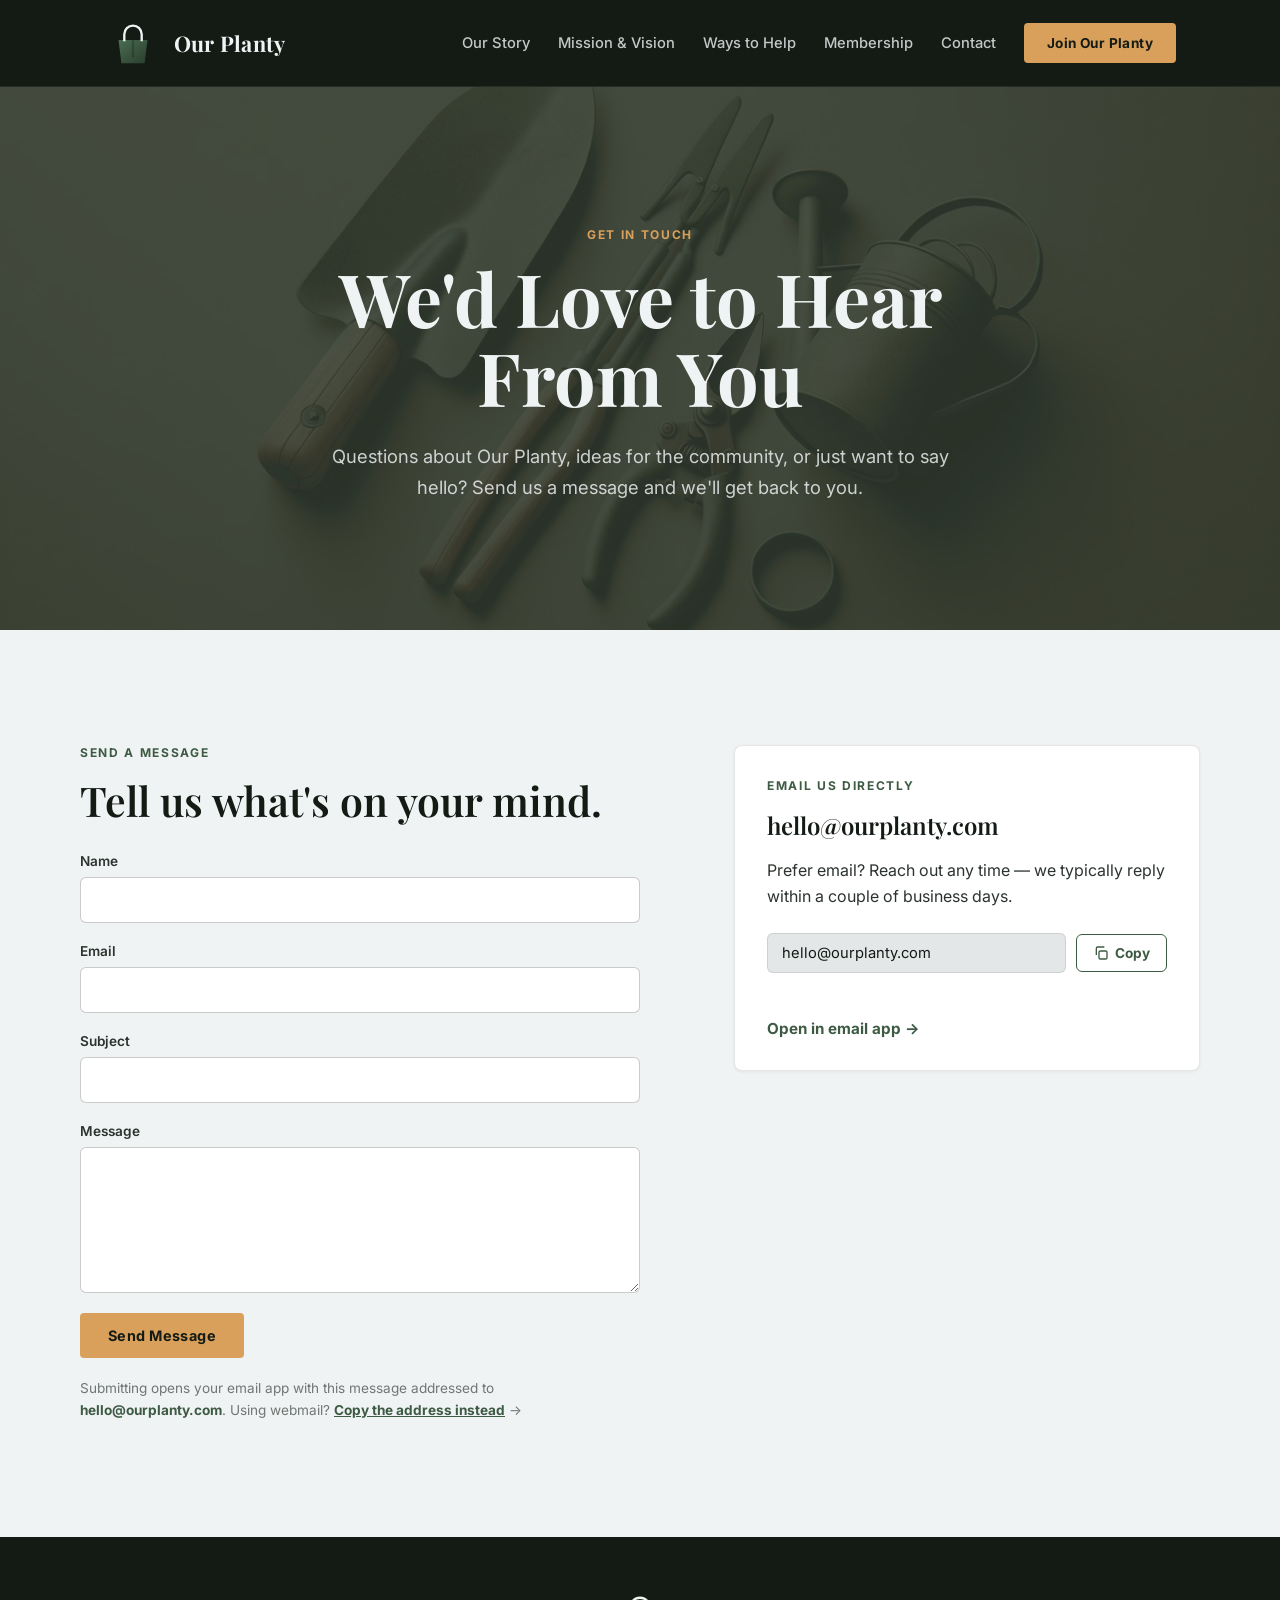
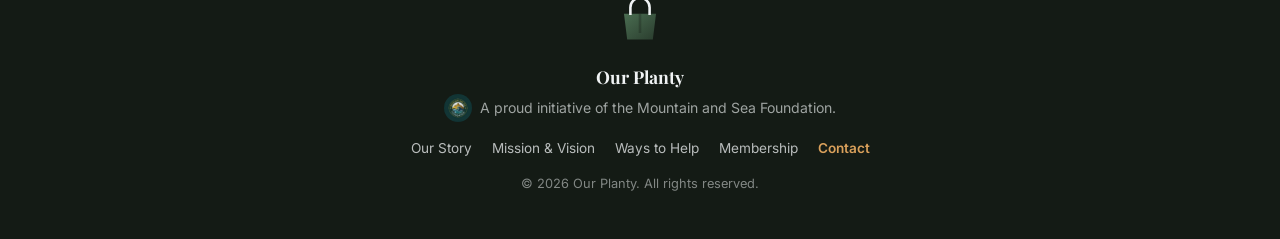
==== contact.html @ f14eb647 "Add files via upload" ====
<!DOCTYPE html>
<html lang="en">
<head>
<meta charset="UTF-8">
<meta name="viewport" content="width=device-width, initial-scale=1.0">
<title>Contact Us — Our Planty</title>
<meta name="description" content="Get in touch with Our Planty. Email hello@ourplanty.com or send us a message directly.">
<link rel="icon" type="image/svg+xml" href="assets/favicon.svg">
<link rel="icon" type="image/png" href="assets/favicon.png">
<link rel="preconnect" href="https://fonts.googleapis.com">
<link rel="preconnect" href="https://fonts.gstatic.com" crossorigin>
<link href="https://fonts.googleapis.com/css2?family=Playfair+Display:ital,wght@0,500;0,600;0,700;0,800;1,500;1,600&family=Inter:wght@400;500;600;700;800&display=swap" rel="stylesheet">
<link rel="stylesheet" href="style.css">
</head>
<body>

<a class="skip-link" href="#contact-main">Skip to content</a>

<header class="nav">
  <div class="nav-inner">
    <a href="https://ourplanty.com" class="nav-brand">
      <svg class="nav-logo" viewBox="0 0 100 100" fill="none" xmlns="http://www.w3.org/2000/svg" role="img" aria-label="Our Planty">
        <defs>
          <linearGradient id="leafGrad-nav" x1="0%" y1="0%" x2="100%" y2="100%">
            <stop offset="0%" stop-color="#4a6d51" />
            <stop offset="100%" stop-color="#2a3d2e" />
          </linearGradient>
        </defs>
        <path d="M25 45L30 85H70L75 45H25Z" fill="url(#leafGrad-nav)" />
        <path d="M35 45V35C35 26.7157 41.7157 20 50 20C58.2843 20 65 26.7157 65 35V45" stroke="#F0F3F4" stroke-width="4" stroke-linecap="square"/>
        <rect x="48" y="45" width="4" height="30" fill="#141B15" opacity="0.3"/>
      </svg>
      <span class="nav-wordmark">Our Planty</span>
    </a>
    <nav class="nav-links" aria-label="Primary">
      <a href="index.html#story">Our Story</a>
      <a href="index.html#mission">Mission &amp; Vision</a>
      <a href="index.html#help">Ways to Help</a>
      <a href="membership.html">Membership</a>
      <a href="contact.html" aria-current="page">Contact</a>
    </nav>
    <a href="https://icosahedron-marlin-eale.squarespace.com/our-planty" class="btn btn-brass nav-cta">Join Our Planty</a>
    <button class="nav-toggle" aria-label="Open menu" aria-expanded="false" aria-controls="mobile-menu">
      <span></span><span></span><span></span>
    </button>
  </div>
  <nav id="mobile-menu" class="mobile-menu" aria-label="Mobile">
    <a href="index.html#story">Our Story</a>
    <a href="index.html#mission">Mission &amp; Vision</a>
    <a href="index.html#help">Ways to Help</a>
    <a href="membership.html">Membership</a>
    <a href="contact.html" aria-current="page">Contact</a>
    <a href="https://icosahedron-marlin-eale.squarespace.com/our-planty" class="btn btn-brass">Join Our Planty</a>
  </nav>
</header>

<main>

  <section class="hero contact-hero">
    <img src="assets/GardenTools.png" alt="" aria-hidden="true" class="hero-bg-img" loading="eager">
    <div class="hero-inner">
      <p class="eyebrow eyebrow-light">Get in Touch</p>
      <h1 class="hero-headline contact-headline">We'd Love to Hear From You</h1>
      <p class="hero-sub">Questions about Our Planty, ideas for the community, or just want to say hello? Send us a message and we'll get back to you.</p>
    </div>
  </section>

  <section class="section section-light" id="contact-main">
    <div class="contact-grid">

      <div class="contact-form-wrap">
        <p class="eyebrow">Send a Message</p>
        <h2 class="section-heading">Tell us what's on your mind.</h2>
        <form class="contact-form" id="contact-form" novalidate>
          <div class="form-row">
            <label for="cf-name">Name</label>
            <input type="text" id="cf-name" name="name" autocomplete="name" required>
          </div>
          <div class="form-row">
            <label for="cf-email">Email</label>
            <input type="email" id="cf-email" name="email" autocomplete="email" required>
          </div>
          <div class="form-row">
            <label for="cf-subject">Subject</label>
            <input type="text" id="cf-subject" name="subject" autocomplete="off">
          </div>
          <div class="form-row">
            <label for="cf-message">Message</label>
            <textarea id="cf-message" name="message" rows="6" required></textarea>
          </div>
          <button type="submit" class="btn btn-brass">Send Message</button>
          <p class="form-note" id="form-note">Submitting opens your email app with this message addressed to <strong>hello@ourplanty.com</strong>. Using webmail? <a href="#email-info">Copy the address instead</a> &rarr;</p>
          <p class="form-status" id="form-status" role="status" aria-live="polite"></p>
        </form>
      </div>

      <aside class="contact-info-card" id="email-info">
        <p class="eyebrow">Email Us Directly</p>
        <h3>hello@ourplanty.com</h3>
        <p class="contact-info-text">Prefer email? Reach out any time — we typically reply within a couple of business days.</p>
        <div class="email-copy-row">
          <code class="email-display" id="email-display">hello@ourplanty.com</code>
          <button type="button" class="copy-btn" id="copy-email-btn" aria-label="Copy email address to clipboard">
            <svg class="copy-icon" viewBox="0 0 24 24" fill="none" xmlns="http://www.w3.org/2000/svg" aria-hidden="true">
              <rect x="9" y="9" width="12" height="12" rx="2" stroke="currentColor" stroke-width="2"/>
              <path d="M5 15V5a2 2 0 0 1 2-2h10" stroke="currentColor" stroke-width="2"/>
            </svg>
            <span class="copy-btn-label">Copy</span>
          </button>
        </div>
        <p class="copy-feedback" id="copy-feedback" role="status" aria-live="polite"></p>
        <a href="mailto:hello@ourplanty.com" class="support-link mailto-fallback">Open in email app &rarr;</a>
      </aside>

    </div>
  </section>

</main>

<footer class="footer">
  <a href="https://ourplanty.com" aria-label="Our Planty" class="footer-logo-link">
    <svg class="footer-logo" viewBox="0 0 100 100" fill="none" xmlns="http://www.w3.org/2000/svg" role="img" aria-label="Our Planty">
      <defs>
        <linearGradient id="leafGrad-footer" x1="0%" y1="0%" x2="100%" y2="100%">
          <stop offset="0%" stop-color="#4a6d51" />
          <stop offset="100%" stop-color="#2a3d2e" />
        </linearGradient>
      </defs>
      <path d="M25 45L30 85H70L75 45H25Z" fill="url(#leafGrad-footer)" />
      <path d="M35 45V35C35 26.7157 41.7157 20 50 20C58.2843 20 65 26.7157 65 35V45" stroke="#F0F3F4" stroke-width="4" stroke-linecap="square"/>
      <rect x="48" y="45" width="4" height="30" fill="#141B15" opacity="0.3"/>
    </svg>
  </a>
  <p class="footer-wordmark">Our Planty</p>
  <a href="https://mountainandseafoundation.org" class="footer-credit" target="_blank" rel="noopener">
    <img src="assets/mountain-and-sea-logo.png" alt="Mountain and Sea Foundation" class="footer-credit-logo">
    <span class="footer-sub">A proud initiative of the Mountain and Sea Foundation.</span>
  </a>
  <nav class="footer-links" aria-label="Footer">
    <a href="index.html#story">Our Story</a>
    <a href="index.html#mission">Mission &amp; Vision</a>
    <a href="index.html#help">Ways to Help</a>
    <a href="membership.html">Membership</a>
    <a href="contact.html" aria-current="page">Contact</a>
  </nav>
  <p class="footer-copy">&copy; <span id="year"></span> Our Planty. All rights reserved.</p>
</footer>

<script src="script.js"></script>
</body>
</html>
---- style.css ----
/* ============================================================
   Our Planty — design tokens
   Sampled + confirmed from the brand's own logo file & guide:
   --deep-forest  #141B15  near-black, footer / closing section
   --tool-steel   #2C332E  dark neutral, nav / alt-dark sections
   --growth-green #3D5A43  primary green accent
   --brass-orange #D9A05B  warm accent, CTAs (pair with dark text — fails 4.5:1 with white)
   --cloud-white  #F0F3F4  light backgrounds / off-white text on dark
   ============================================================ */

:root{
  --deep-forest:#141B15;
  --tool-steel:#2C332E;
  --growth-green:#3D5A43;
  --growth-green-light:#527a5a;
  --brass-orange:#D9A05B;
  --brass-orange-dark:#c98f45;
  --cloud-white:#F0F3F4;
  --off-white-tint:#E4E7E8;
  /* sampled from the garden-tools photo's background tone */
  --picture-bg:#333B30;

  --font-display:'Playfair Display', Georgia, serif;
  --font-body:'Inter', -apple-system, BlinkMacSystemFont, sans-serif;

  --max-width:1120px;
  --section-pad:clamp(64px, 9vw, 120px);
}

*, *::before, *::after{ box-sizing:border-box; }

html{ scroll-behavior:smooth; }

body{
  margin:0;
  font-family:var(--font-body);
  color:var(--tool-steel);
  background:var(--cloud-white);
  -webkit-font-smoothing:antialiased;
}

img{ max-width:100%; display:block; }

a{ color:inherit; }

.skip-link{
  position:absolute; left:-999px; top:0;
  background:var(--brass-orange); color:var(--deep-forest);
  padding:12px 20px; z-index:200; font-weight:700;
}
.skip-link:focus{ left:12px; top:12px; }

:focus-visible{
  outline:3px solid var(--brass-orange);
  outline-offset:3px;
}

/* ---------- shared type ---------- */

.eyebrow{
  font-family:var(--font-body);
  font-size:0.75rem;
  font-weight:700;
  letter-spacing:0.14em;
  text-transform:uppercase;
  color:var(--growth-green);
  margin:0 0 16px;
}
.eyebrow-light{ color:var(--brass-orange); }

.hero-credit{
  display:inline-flex;
  align-items:center;
  gap:10px;
  text-decoration:none;
  margin-bottom:16px;
  opacity:0.92;
  transition:opacity 0.15s ease;
}
.hero-credit:hover{ opacity:1; }
.hero-credit .eyebrow{ margin-bottom:0; }
.hero-credit-logo{
  width:30px;
  height:30px;
  border-radius:50%;
  flex-shrink:0;
}

.section-heading{
  font-family:var(--font-display);
  font-weight:600;
  font-size:clamp(1.8rem, 3.2vw, 2.6rem);
  line-height:1.2;
  margin:0 0 28px;
  max-width:22ch;
  color:var(--deep-forest);
}

.body-text{
  font-size:1.05rem;
  line-height:1.75;
  max-width:68ch;
  color:var(--tool-steel);
}

/* ---------- buttons ---------- */

.btn{
  display:inline-flex;
  align-items:center;
  justify-content:center;
  padding:14px 28px;
  border-radius:4px;
  font-family:var(--font-body);
  font-weight:700;
  font-size:0.9rem;
  letter-spacing:0.03em;
  text-decoration:none;
  border:1px solid transparent;
  cursor:pointer;
  transition:transform 0.18s ease, filter 0.18s ease, background 0.18s ease;
}
.btn:hover{ transform:translateY(-2px); }

.btn-brass{
  background:var(--brass-orange);
  color:var(--deep-forest);
}
.btn-brass:hover{ background:var(--brass-orange-dark); }

.btn-ghost{
  background:transparent;
  border-color:currentColor;
  color:inherit;
}
.btn-ghost:hover{ background:rgba(240,243,244,0.08); }

/* ---------- nav ---------- */

.nav{
  position:sticky;
  top:0;
  z-index:100;
  background:var(--deep-forest);
  border-bottom:1px solid rgba(240,243,244,0.08);
}

.nav-inner{
  max-width:var(--max-width);
  margin:0 auto;
  padding:14px 24px;
  display:flex;
  align-items:center;
  gap:28px;
}

.nav-brand{
  display:flex;
  align-items:center;
  gap:12px;
  text-decoration:none;
  margin-right:auto;
}

.nav-logo{
  width:58px;
  height:58px;
  flex-shrink:0;
}

.nav-wordmark{
  font-family:var(--font-display);
  font-weight:700;
  font-size:1.35rem;
  color:var(--cloud-white);
  letter-spacing:0.01em;
}

.nav-links{
  display:flex;
  gap:28px;
}

.nav-links a{
  color:var(--cloud-white);
  opacity:0.8;
  text-decoration:none;
  font-size:0.92rem;
  font-weight:500;
  transition:opacity 0.15s ease;
}
.nav-links a:hover{ opacity:1; }

.nav-cta{ padding:11px 22px; font-size:0.85rem; }

.nav-toggle{
  display:none;
  flex-direction:column;
  justify-content:center;
  gap:5px;
  width:38px;
  height:38px;
  background:none;
  border:none;
  cursor:pointer;
}
.nav-toggle span{
  display:block;
  width:100%;
  height:2px;
  background:var(--cloud-white);
}

.mobile-menu{
  display:none;
  flex-direction:column;
  gap:2px;
  background:var(--deep-forest);
  padding:0 24px 20px;
}
.mobile-menu a{
  color:var(--cloud-white);
  text-decoration:none;
  padding:12px 0;
  border-top:1px solid rgba(240,243,244,0.08);
}
.mobile-menu .btn{ margin-top:14px; width:100%; }
.mobile-menu.open{ display:flex; }

@media (max-width:820px){
  .nav-links{ display:none; }
  .nav-cta{ display:none; }
  .nav-toggle{ display:flex; }
}

/* ---------- hero ---------- */

.hero{
  position:relative;
  background-color:var(--picture-bg);
  color:var(--cloud-white);
  overflow:hidden;
  padding:clamp(72px, 12vw, 140px) 24px clamp(64px, 9vw, 110px);
}

.hero-bg-img{
  position:absolute;
  inset:0;
  width:100%;
  height:100%;
  object-fit:cover;
  object-position:center;
  opacity:0.16;
  pointer-events:none;
  user-select:none;
}

.hero-inner{
  position:relative;
  z-index:1;
  max-width:760px;
  margin:0 auto;
  text-align:center;
}

.hero-headline{
  font-family:var(--font-display);
  font-weight:700;
  font-size:clamp(2.6rem, 6vw, 4.6rem);
  line-height:1.08;
  margin:0 0 24px;
  max-width:19ch;
  margin-left:auto;
  margin-right:auto;
}

.hero-sub{
  font-size:1.15rem;
  line-height:1.7;
  max-width:52ch;
  color:rgba(240,243,244,0.82);
  margin:0 auto 36px;
}

.hero-actions{
  display:flex;
  flex-wrap:wrap;
  justify-content:center;
  gap:16px;
}

/* ---------- sections ---------- */

.section{
  padding:var(--section-pad) 24px;
}
.section > *{
  max-width:var(--max-width);
  margin-left:auto;
  margin-right:auto;
}

.section-light{ background:var(--cloud-white); color:var(--tool-steel); }
.section-tint{ background:var(--off-white-tint); color:var(--tool-steel); }

/* mission & vision */

.mv-flow{
  display:flex;
  flex-direction:column;
  gap:44px;
  max-width:var(--max-width);
  margin:0 auto;
}

.mv-block h3{
  font-family:var(--font-display);
  font-weight:600;
  font-size:1.4rem;
  color:var(--deep-forest);
  margin:0 0 16px;
}
.mv-block .body-text{ max-width:none; }

.bullet-list{
  margin:0;
  padding:0;
  list-style:none;
  display:flex;
  flex-direction:column;
  gap:12px;
}
.bullet-list li{
  position:relative;
  padding-left:26px;
  line-height:1.6;
  color:var(--tool-steel);
}
.bullet-list li::before{
  content:"";
  position:absolute;
  left:0;
  top:0.55em;
  width:9px;
  height:9px;
  background:var(--growth-green);
  border-radius:2px;
}

/* core values */

.values-flow{
  display:flex;
  flex-direction:column;
  max-width:var(--max-width);
  margin:0 auto;
  border-top:1px solid rgba(44,51,46,0.14);
}
.value-block{
  padding:28px 0;
  border-bottom:1px solid rgba(44,51,46,0.14);
  display:grid;
  grid-template-columns:minmax(160px, 260px) 1fr;
  gap:24px;
  align-items:baseline;
}
.value-block h3{
  font-family:var(--font-display);
  font-weight:600;
  font-size:1.3rem;
  margin:0;
  color:var(--deep-forest);
}
.value-block p{
  margin:0;
  color:var(--tool-steel);
  line-height:1.65;
  max-width:52ch;
}

@media (max-width:640px){
  .value-block{ grid-template-columns:1fr; gap:8px; }
}

/* ways to help */

.help-grid{
  display:grid;
  grid-template-columns:1fr 1fr;
  gap:24px;
  max-width:var(--max-width);
  margin:0 auto;
}

.help-card{
  background:#FFFFFF;
  border:1px solid rgba(44,51,46,0.12);
  border-radius:8px;
  padding:32px;
  box-shadow:0 1px 3px rgba(20,27,21,0.06);
  display:flex;
  flex-direction:column;
}
.help-card-head{
  display:flex;
  align-items:center;
  gap:16px;
  margin-bottom:16px;
  min-height:40px;
}
.help-card-head > a{ flex-shrink:0; }
.planty-mark{ width:32px; height:40px; flex-shrink:0; transform:translate(-2px, -1px); }
.icon-chip{
  display:inline-flex;
  text-decoration:none;
  transition:transform 0.15s ease;
}
.icon-chip:hover{ transform:translateY(-2px); }
.help-card-logo{
  width:40px;
  height:40px;
  max-width:none;
  border-radius:50%;
  flex-shrink:0;
  object-fit:cover;
  transition:transform 0.15s ease;
}
.help-card-head a:hover .help-card-logo{ transform:translateY(-2px); }
.help-card-head h3{
  font-family:var(--font-display);
  font-weight:600;
  font-size:1.35rem;
  margin:0;
  color:var(--deep-forest);
}
.help-card p{
  color:var(--tool-steel);
  line-height:1.65;
  margin:0 0 18px;
  flex-grow:1;
}
.support-link{
  color:var(--growth-green);
  font-weight:700;
  text-decoration:none;
  font-size:0.95rem;
}
.support-link:hover{ text-decoration:underline; }
.support-link-secondary{
  display:block;
  margin-top:8px;
  color:var(--tool-steel);
  font-weight:600;
}

@media (max-width:760px){
  .help-grid{ grid-template-columns:1fr; }
}

/* closing */

.closing{
  background:var(--cloud-white);
  color:var(--tool-steel);
  text-align:center;
  padding:var(--section-pad) 24px;
}
.closing-tagline{
  font-size:0.8rem;
  font-weight:700;
  letter-spacing:0.22em;
  text-transform:uppercase;
  color:var(--growth-green);
  margin:0 0 20px;
}
.closing-heading{
  font-family:var(--font-display);
  font-weight:600;
  font-size:clamp(1.8rem, 3.6vw, 2.8rem);
  line-height:1.3;
  max-width:900px;
  margin:0 auto 36px;
  color:var(--deep-forest);
}
.closing .hero-actions{ justify-content:center; }
.closing-sub{
  max-width:60ch;
  margin:0 auto 32px;
  color:var(--tool-steel);
  font-size:1.05rem;
  line-height:1.65;
}

/* ---------- footer ---------- */

.footer{
  background:var(--deep-forest);
  color:rgba(240,243,244,0.7);
  text-align:center;
  padding:48px 24px;
}
.footer-logo-link{
  display:inline-flex;
  margin:0 auto 16px;
  transition:transform 0.15s ease;
}
.footer-logo-link:hover{ transform:translateY(-2px); }
.footer-logo{
  width:64px;
  height:64px;
}
.footer-wordmark{
  font-family:var(--font-display);
  font-weight:700;
  font-size:1.1rem;
  color:var(--cloud-white);
  margin:0 0 6px;
}
.footer-sub{
  font-size:0.88rem;
  margin:0;
}

.footer-credit{
  display:inline-flex;
  align-items:center;
  gap:8px;
  text-decoration:none;
  color:inherit;
  margin-bottom:18px;
  opacity:0.9;
  transition:opacity 0.15s ease;
}
.footer-credit:hover{ opacity:1; }
.footer-credit-logo{
  width:28px;
  height:28px;
  border-radius:50%;
  flex-shrink:0;
}
.footer-copy{
  font-size:0.8rem;
  margin:0;
  color:rgba(240,243,244,0.5);
}

.footer-links{
  display:flex;
  flex-wrap:wrap;
  justify-content:center;
  gap:8px 20px;
  margin:0 0 20px;
}
.footer-links a{
  color:rgba(240,243,244,0.75);
  text-decoration:none;
  font-size:0.85rem;
  transition:color 0.15s ease;
}
.footer-links a:hover{ color:var(--cloud-white); }
.footer-links a[aria-current="page"]{ color:var(--brass-orange); font-weight:600; }

/* ---------- contact page ---------- */

.contact-hero{ padding-bottom:clamp(56px, 8vw, 90px); }
.contact-headline{ max-width:20ch; }

.contact-grid{
  display:grid;
  grid-template-columns:1.3fr 1fr;
  gap:48px;
  max-width:var(--max-width);
  margin:0 auto;
  align-items:start;
}

@media (max-width:820px){
  .contact-grid{ grid-template-columns:1fr; gap:40px; }
}

.contact-form{
  display:flex;
  flex-direction:column;
  gap:20px;
  margin-top:8px;
  max-width:560px;
}

.form-row{
  display:flex;
  flex-direction:column;
  gap:8px;
}

.form-row label{
  font-size:0.85rem;
  font-weight:600;
  color:var(--tool-steel);
}

.form-row input,
.form-row textarea{
  font-family:var(--font-body);
  font-size:1rem;
  padding:12px 14px;
  border:1px solid rgba(44,51,46,0.25);
  border-radius:6px;
  background:#FFFFFF;
  color:var(--tool-steel);
  resize:vertical;
}

.form-row input:focus,
.form-row textarea:focus{
  outline:none;
  border-color:var(--growth-green);
  box-shadow:0 0 0 3px rgba(61,90,67,0.15);
}

.contact-form .btn{
  align-self:flex-start;
  border:none;
  cursor:pointer;
  font-family:var(--font-body);
}

.form-note{
  font-size:0.85rem;
  line-height:1.6;
  color:rgba(44,51,46,0.65);
  margin:0;
}
.form-note strong{ color:var(--growth-green); }
.form-note a{ color:var(--growth-green); font-weight:700; text-decoration:underline; }

.form-status{
  font-size:0.9rem;
  line-height:1.6;
  color:var(--deep-forest);
  background:var(--off-white-tint);
  border-left:3px solid var(--growth-green);
  padding:12px 14px;
  border-radius:4px;
  margin:0;
}
.form-status:empty{ display:none; }
.form-status a{ color:var(--growth-green); font-weight:700; }

.contact-info-card{
  background:#FFFFFF;
  border:1px solid rgba(44,51,46,0.12);
  border-radius:8px;
  padding:32px;
  box-shadow:0 1px 3px rgba(20,27,21,0.06);
}
.contact-info-card.highlight{
  animation:card-highlight 1.6s ease;
}
@keyframes card-highlight{
  0%{ box-shadow:0 0 0 3px rgba(61,90,67,0.45); }
  100%{ box-shadow:0 1px 3px rgba(20,27,21,0.06); }
}
.contact-info-card h3{
  font-family:var(--font-display);
  font-weight:600;
  font-size:1.5rem;
  margin:0 0 16px;
  color:var(--deep-forest);
  word-break:break-word;
}
.contact-info-text{
  color:var(--tool-steel);
  line-height:1.65;
  margin:0 0 24px;
}

.email-copy-row{
  display:flex;
  align-items:center;
  gap:10px;
  flex-wrap:wrap;
  margin-bottom:12px;
}

.email-display{
  font-family:var(--font-body);
  font-size:0.92rem;
  background:var(--off-white-tint);
  border:1px solid rgba(44,51,46,0.12);
  border-radius:6px;
  padding:10px 14px;
  color:var(--deep-forest);
  user-select:all;
  flex:1 1 auto;
  min-width:0;
  overflow-wrap:break-word;
}

.copy-btn{
  display:inline-flex;
  align-items:center;
  gap:6px;
  padding:10px 16px;
  border-radius:6px;
  border:1px solid var(--growth-green);
  background:transparent;
  color:var(--growth-green);
  font-family:var(--font-body);
  font-weight:700;
  font-size:0.85rem;
  cursor:pointer;
  transition:background 0.15s ease, color 0.15s ease;
  flex-shrink:0;
}
.copy-btn:hover{ background:var(--growth-green); color:var(--cloud-white); }
.copy-btn.copied{ background:var(--growth-green); color:var(--cloud-white); border-color:var(--growth-green); }
.copy-icon{ width:16px; height:16px; flex-shrink:0; }

.copy-feedback{
  min-height:1.2em;
  font-size:0.85rem;
  color:var(--growth-green);
  font-weight:600;
  margin:0 0 16px;
}

.mailto-fallback{ display:inline-block; }

/* ---------- membership page ---------- */

.membership-hero{ padding-bottom:clamp(56px, 8vw, 90px); }

.fee-callout{
  max-width:560px;
  margin:32px auto 0;
  background:#FFFFFF;
  border-radius:12px;
  padding:18px 26px;
  display:flex;
  align-items:center;
  justify-content:center;
  gap:14px;
  flex-wrap:wrap;
  text-align:left;
}
.fee-callout .fee-amount{
  font-family:var(--font-display);
  font-weight:700;
  font-size:1.6rem;
  color:#976b34;
  flex-shrink:0;
}
.fee-callout p{
  margin:0;
  color:var(--tool-steel);
  font-size:0.95rem;
  max-width:34ch;
}

.tiers-sub{ margin-bottom:44px; }

.tier-grid{
  display:grid;
  grid-template-columns:1fr;
  gap:20px;
  max-width:var(--max-width);
  margin:0 auto;
}

@media (min-width:640px){
  .tier-grid{ grid-template-columns:repeat(2, 1fr); }
}
@media (min-width:980px){
  .tier-grid{ grid-template-columns:repeat(4, 1fr); }
}

.tier-card{
  background:#FFFFFF;
  border:1px solid rgba(44,51,46,0.12);
  border-left:4px solid var(--tier-accent, var(--growth-green));
  border-radius:8px;
  padding:26px 24px;
  display:flex;
  flex-direction:column;
  gap:12px;
  box-shadow:0 1px 3px rgba(20,27,21,0.06);
}

.tier-card.tier-1{ --tier-accent:#A9BFAD; --tier-accent-text:#657368; }
.tier-card.tier-2{ --tier-accent:var(--growth-green-light); --tier-accent-text:var(--growth-green-light); }
.tier-card.tier-3{ --tier-accent:var(--growth-green); --tier-accent-text:var(--growth-green); }
.tier-card.tier-4{ --tier-accent:var(--brass-orange); --tier-accent-text:#8d683b; }

.tier-rank{
  font-size:0.75rem;
  letter-spacing:0.14em;
  text-transform:uppercase;
  font-weight:700;
  color:var(--tier-accent-text, var(--brass-orange-dark));
}

.tier-name{
  font-family:var(--font-display);
  font-weight:600;
  font-size:1.3rem;
  color:var(--deep-forest);
  margin:0;
}

.tier-requirement{
  font-size:0.92rem;
  color:var(--tool-steel);
  margin:0;
}
.tier-requirement strong{ color:var(--deep-forest); }

.tier-perks{
  list-style:none;
  margin:4px 0 0;
  padding:0;
  display:flex;
  flex-direction:column;
  gap:8px;
}
.tier-perks li{
  font-size:0.9rem;
  line-height:1.5;
  color:var(--tool-steel);
  padding-left:20px;
  position:relative;
}
.tier-perks li::before{
  content:"";
  position:absolute;
  left:0;
  top:0.5em;
  width:7px;
  height:7px;
  border-radius:50%;
  background:var(--tier-accent, var(--brass-orange));
}

.status-note{
  max-width:780px;
  margin:44px auto 0;
  background:var(--off-white-tint);
  border-radius:10px;
  padding:24px 26px;
  display:flex;
  gap:16px;
  align-items:flex-start;
}
.status-dot{
  width:10px;
  height:10px;
  border-radius:50%;
  background:var(--growth-green);
  margin-top:7px;
  flex-shrink:0;
}
.status-note p{
  margin:0;
  color:var(--tool-steel);
  font-size:0.94rem;
  line-height:1.6;
}
.status-note strong{ color:var(--deep-forest); }

/* ---------- reduced motion ---------- */

@media (prefers-reduced-motion: reduce){
  html{ scroll-behavior:auto; }
  .btn{ transition:none; }
  .contact-info-card.highlight{ animation:none; box-shadow:0 0 0 3px rgba(61,90,67,0.45); }
}
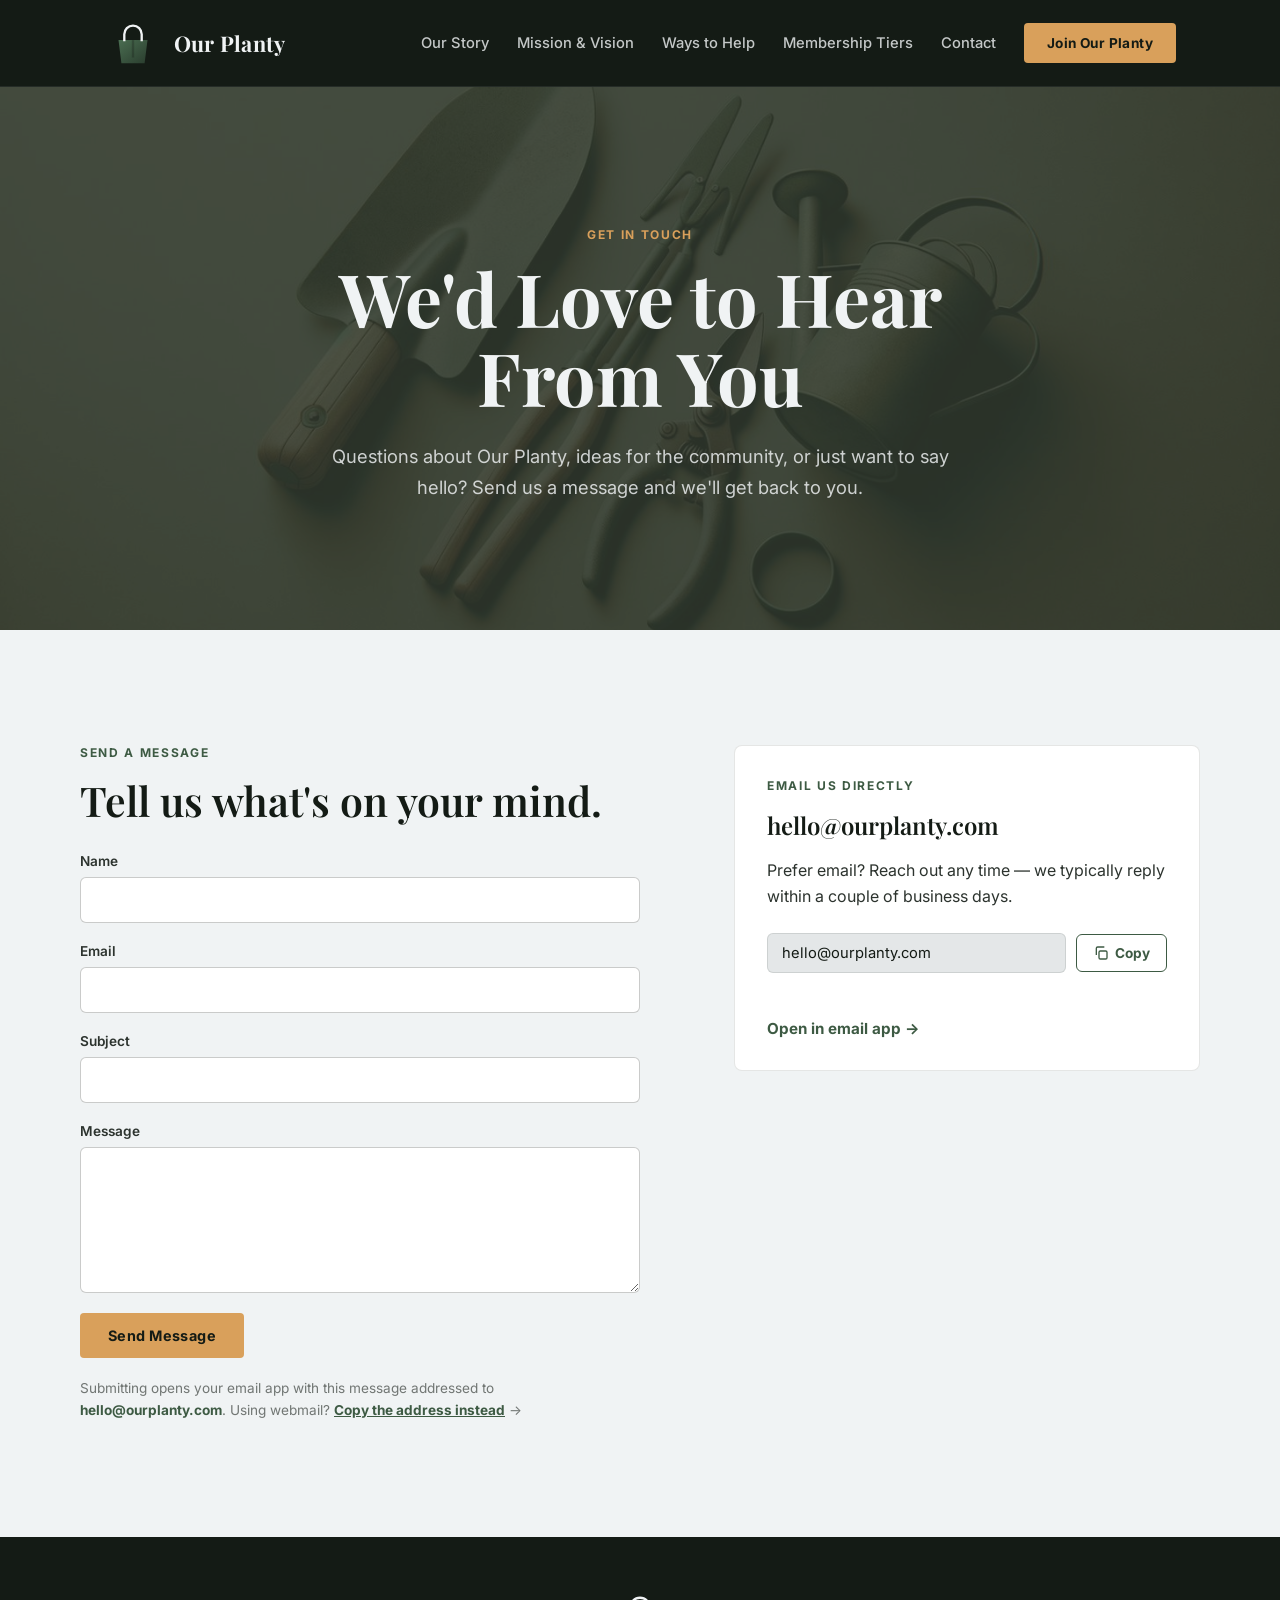
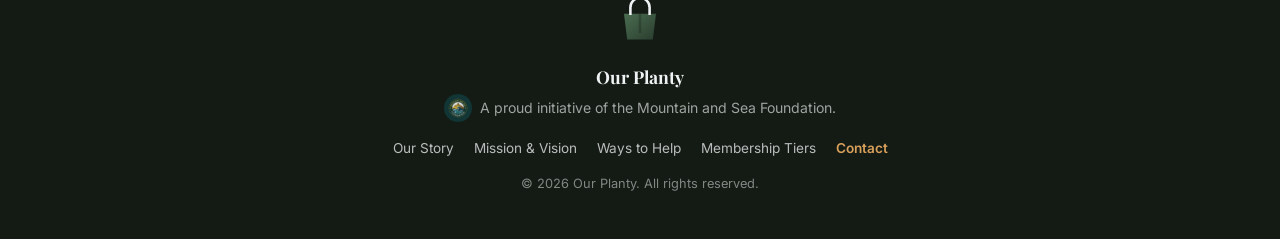
==== commit 7ab7a600: "Add files via upload" ====
--- a/contact.html
+++ b/contact.html
@@ -36,7 +36,7 @@
       <a href="index.html#story">Our Story</a>
       <a href="index.html#mission">Mission &amp; Vision</a>
       <a href="index.html#help">Ways to Help</a>
-      <a href="membership.html">Membership</a>
+      <a href="membership.html">Membership Tiers</a>
       <a href="contact.html" aria-current="page">Contact</a>
     </nav>
     <a href="https://icosahedron-marlin-eale.squarespace.com/our-planty" class="btn btn-brass nav-cta">Join Our Planty</a>
@@ -48,7 +48,7 @@
     <a href="index.html#story">Our Story</a>
     <a href="index.html#mission">Mission &amp; Vision</a>
     <a href="index.html#help">Ways to Help</a>
-    <a href="membership.html">Membership</a>
+    <a href="membership.html">Membership Tiers</a>
     <a href="contact.html" aria-current="page">Contact</a>
     <a href="https://icosahedron-marlin-eale.squarespace.com/our-planty" class="btn btn-brass">Join Our Planty</a>
   </nav>
@@ -140,7 +140,7 @@
     <a href="index.html#story">Our Story</a>
     <a href="index.html#mission">Mission &amp; Vision</a>
     <a href="index.html#help">Ways to Help</a>
-    <a href="membership.html">Membership</a>
+    <a href="membership.html">Membership Tiers</a>
     <a href="contact.html" aria-current="page">Contact</a>
   </nav>
   <p class="footer-copy">&copy; <span id="year"></span> Our Planty. All rights reserved.</p>
--- a/style.css
+++ b/style.css
@@ -397,7 +397,6 @@
   border:1px solid rgba(44,51,46,0.12);
   border-radius:8px;
   padding:32px;
-  box-shadow:0 1px 3px rgba(20,27,21,0.06);
   display:flex;
   flex-direction:column;
 }
@@ -651,14 +650,13 @@
   border:1px solid rgba(44,51,46,0.12);
   border-radius:8px;
   padding:32px;
-  box-shadow:0 1px 3px rgba(20,27,21,0.06);
 }
 .contact-info-card.highlight{
   animation:card-highlight 1.6s ease;
 }
 @keyframes card-highlight{
   0%{ box-shadow:0 0 0 3px rgba(61,90,67,0.45); }
-  100%{ box-shadow:0 1px 3px rgba(20,27,21,0.06); }
+  100%{ box-shadow:0 0 0 0 rgba(61,90,67,0); }
 }
 .contact-info-card h3{
   font-family:var(--font-display);
@@ -783,7 +781,6 @@
   display:flex;
   flex-direction:column;
   gap:12px;
-  box-shadow:0 1px 3px rgba(20,27,21,0.06);
 }
 
 .tier-card.tier-1{ --tier-accent:#A9BFAD; --tier-accent-text:#657368; }
@@ -840,32 +837,6 @@
   background:var(--tier-accent, var(--brass-orange));
 }
 
-.status-note{
-  max-width:780px;
-  margin:44px auto 0;
-  background:var(--off-white-tint);
-  border-radius:10px;
-  padding:24px 26px;
-  display:flex;
-  gap:16px;
-  align-items:flex-start;
-}
-.status-dot{
-  width:10px;
-  height:10px;
-  border-radius:50%;
-  background:var(--growth-green);
-  margin-top:7px;
-  flex-shrink:0;
-}
-.status-note p{
-  margin:0;
-  color:var(--tool-steel);
-  font-size:0.94rem;
-  line-height:1.6;
-}
-.status-note strong{ color:var(--deep-forest); }
-
 /* ---------- reduced motion ---------- */
 
 @media (prefers-reduced-motion: reduce){
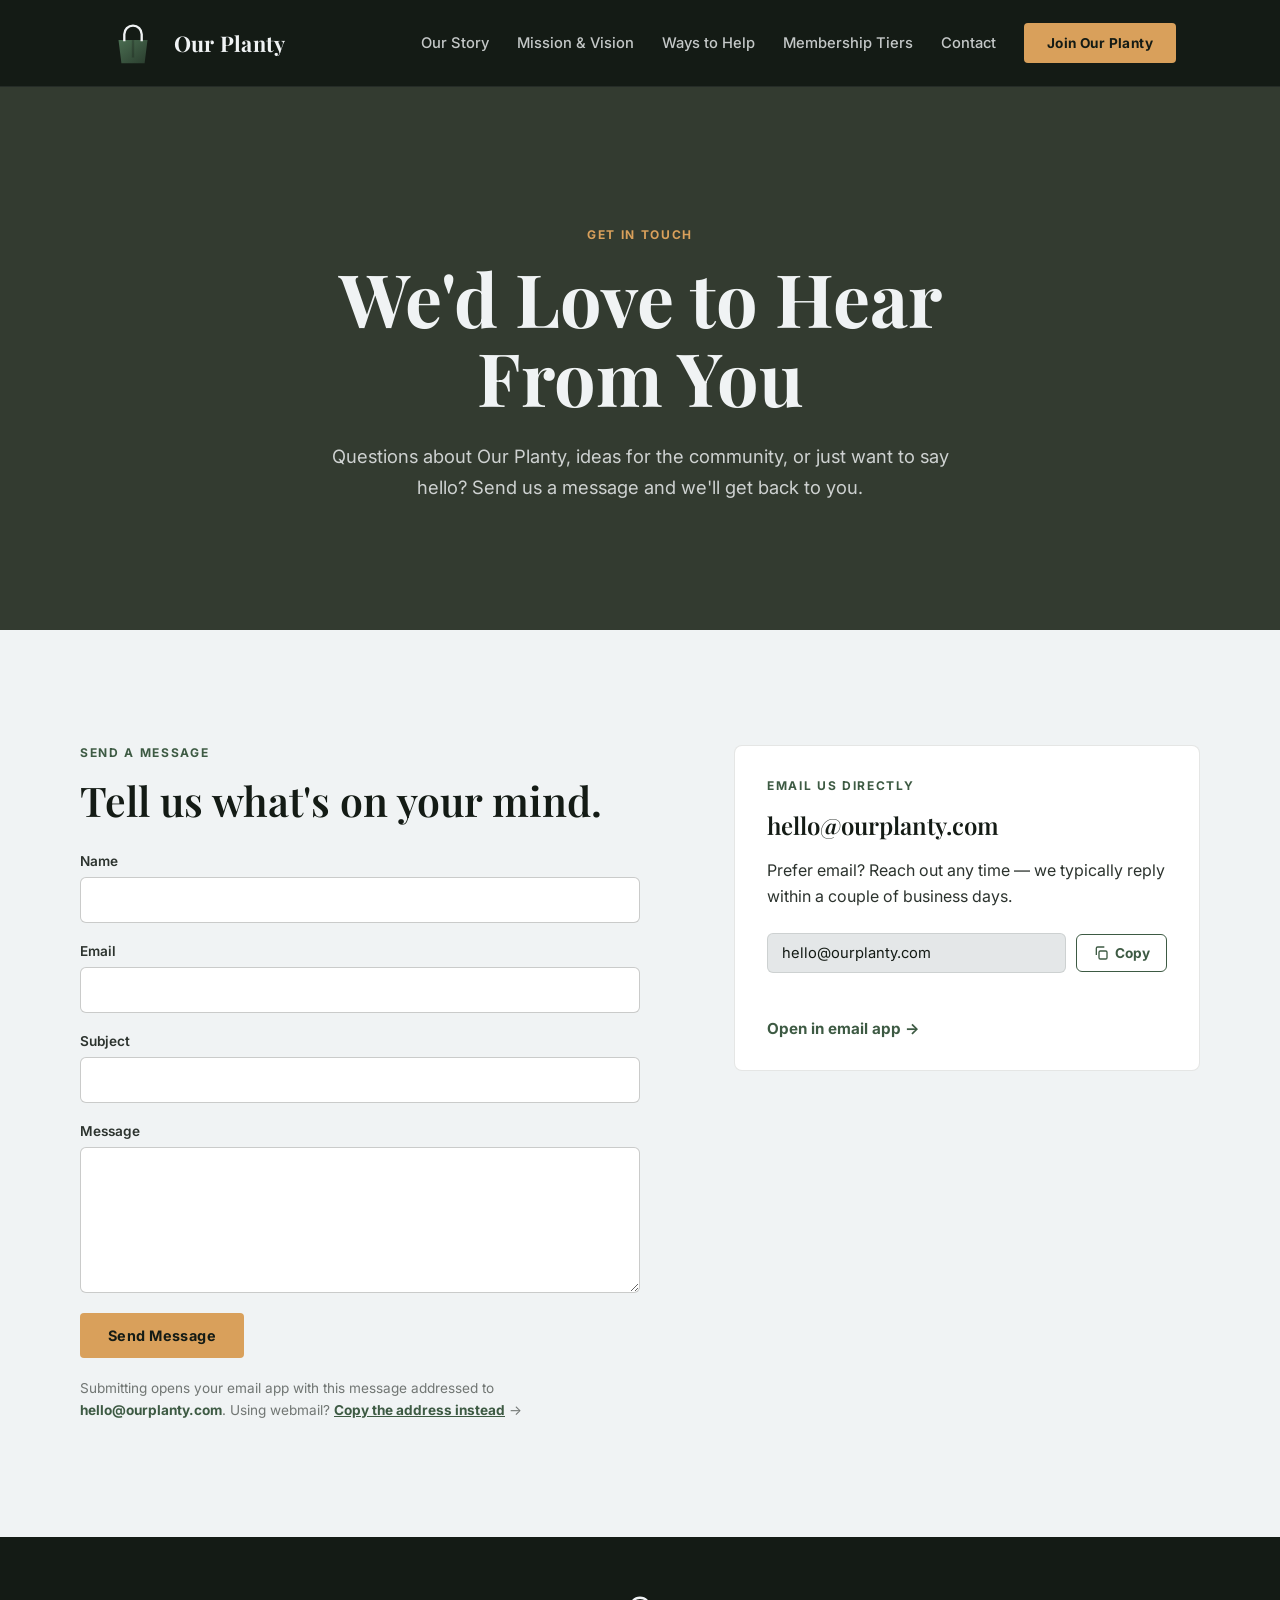
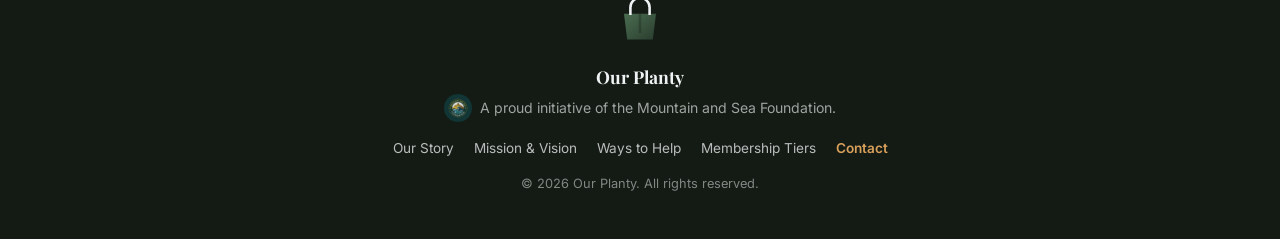
==== commit 2ac4b1c7: "Add files via upload" ====
--- a/contact.html
+++ b/contact.html
@@ -57,7 +57,6 @@
 <main>
 
   <section class="hero contact-hero">
-    <img src="assets/GardenTools.png" alt="" aria-hidden="true" class="hero-bg-img" loading="eager">
     <div class="hero-inner">
       <p class="eyebrow eyebrow-light">Get in Touch</p>
       <h1 class="hero-headline contact-headline">We'd Love to Hear From You</h1>
--- a/style.css
+++ b/style.css
@@ -445,12 +445,6 @@
   font-size:0.95rem;
 }
 .support-link:hover{ text-decoration:underline; }
-.support-link-secondary{
-  display:block;
-  margin-top:8px;
-  color:var(--tool-steel);
-  font-weight:600;
-}
 
 @media (max-width:760px){
   .help-grid{ grid-template-columns:1fr; }
@@ -563,6 +557,9 @@
 
 .contact-hero{ padding-bottom:clamp(56px, 8vw, 90px); }
 .contact-headline{ max-width:20ch; }
+
+.membership-hero-inner{ max-width:1100px; }
+.membership-headline{ max-width:none; }
 
 .contact-grid{
   display:grid;
@@ -758,42 +755,65 @@
 .tiers-sub{ margin-bottom:44px; }
 
 .tier-grid{
-  display:grid;
-  grid-template-columns:1fr;
+  display:flex;
+  flex-direction:column;
   gap:20px;
   max-width:var(--max-width);
   margin:0 auto;
 }
 
-@media (min-width:640px){
-  .tier-grid{ grid-template-columns:repeat(2, 1fr); }
-}
-@media (min-width:980px){
-  .tier-grid{ grid-template-columns:repeat(4, 1fr); }
-}
-
 .tier-card{
   background:#FFFFFF;
   border:1px solid rgba(44,51,46,0.12);
-  border-left:4px solid var(--tier-accent, var(--growth-green));
   border-radius:8px;
-  padding:26px 24px;
+  padding:32px 36px;
+  position:relative;
+  overflow:hidden;
+}
+
+.tier-watermark{
+  position:absolute;
+  right:56px;
+  top:50%;
+  transform:translateY(-50%);
+  width:128px;
+  height:128px;
+  color:var(--growth-green);
+  opacity:0.22;
+  pointer-events:none;
+}
+
+.tier-content{
+  position:relative;
+  z-index:1;
   display:flex;
   flex-direction:column;
   gap:12px;
-}
-
-.tier-card.tier-1{ --tier-accent:#A9BFAD; --tier-accent-text:#657368; }
-.tier-card.tier-2{ --tier-accent:var(--growth-green-light); --tier-accent-text:var(--growth-green-light); }
-.tier-card.tier-3{ --tier-accent:var(--growth-green); --tier-accent-text:var(--growth-green); }
-.tier-card.tier-4{ --tier-accent:var(--brass-orange); --tier-accent-text:#8d683b; }
+  max-width:600px;
+}
+
+@media (max-width:1000px){
+  .tier-watermark{
+    right:auto;
+    left:50%;
+    top:50%;
+    transform:translate(-50%, -50%);
+    width:150px;
+    height:150px;
+    opacity:0.06;
+  }
+}
+
+@media (max-width:420px){
+  .tier-watermark{ width:120px; height:120px; }
+}
 
 .tier-rank{
   font-size:0.75rem;
   letter-spacing:0.14em;
   text-transform:uppercase;
   font-weight:700;
-  color:var(--tier-accent-text, var(--brass-orange-dark));
+  color:var(--growth-green);
 }
 
 .tier-name{
@@ -834,7 +854,7 @@
   width:7px;
   height:7px;
   border-radius:50%;
-  background:var(--tier-accent, var(--brass-orange));
+  background:var(--growth-green);
 }
 
 /* ---------- reduced motion ---------- */
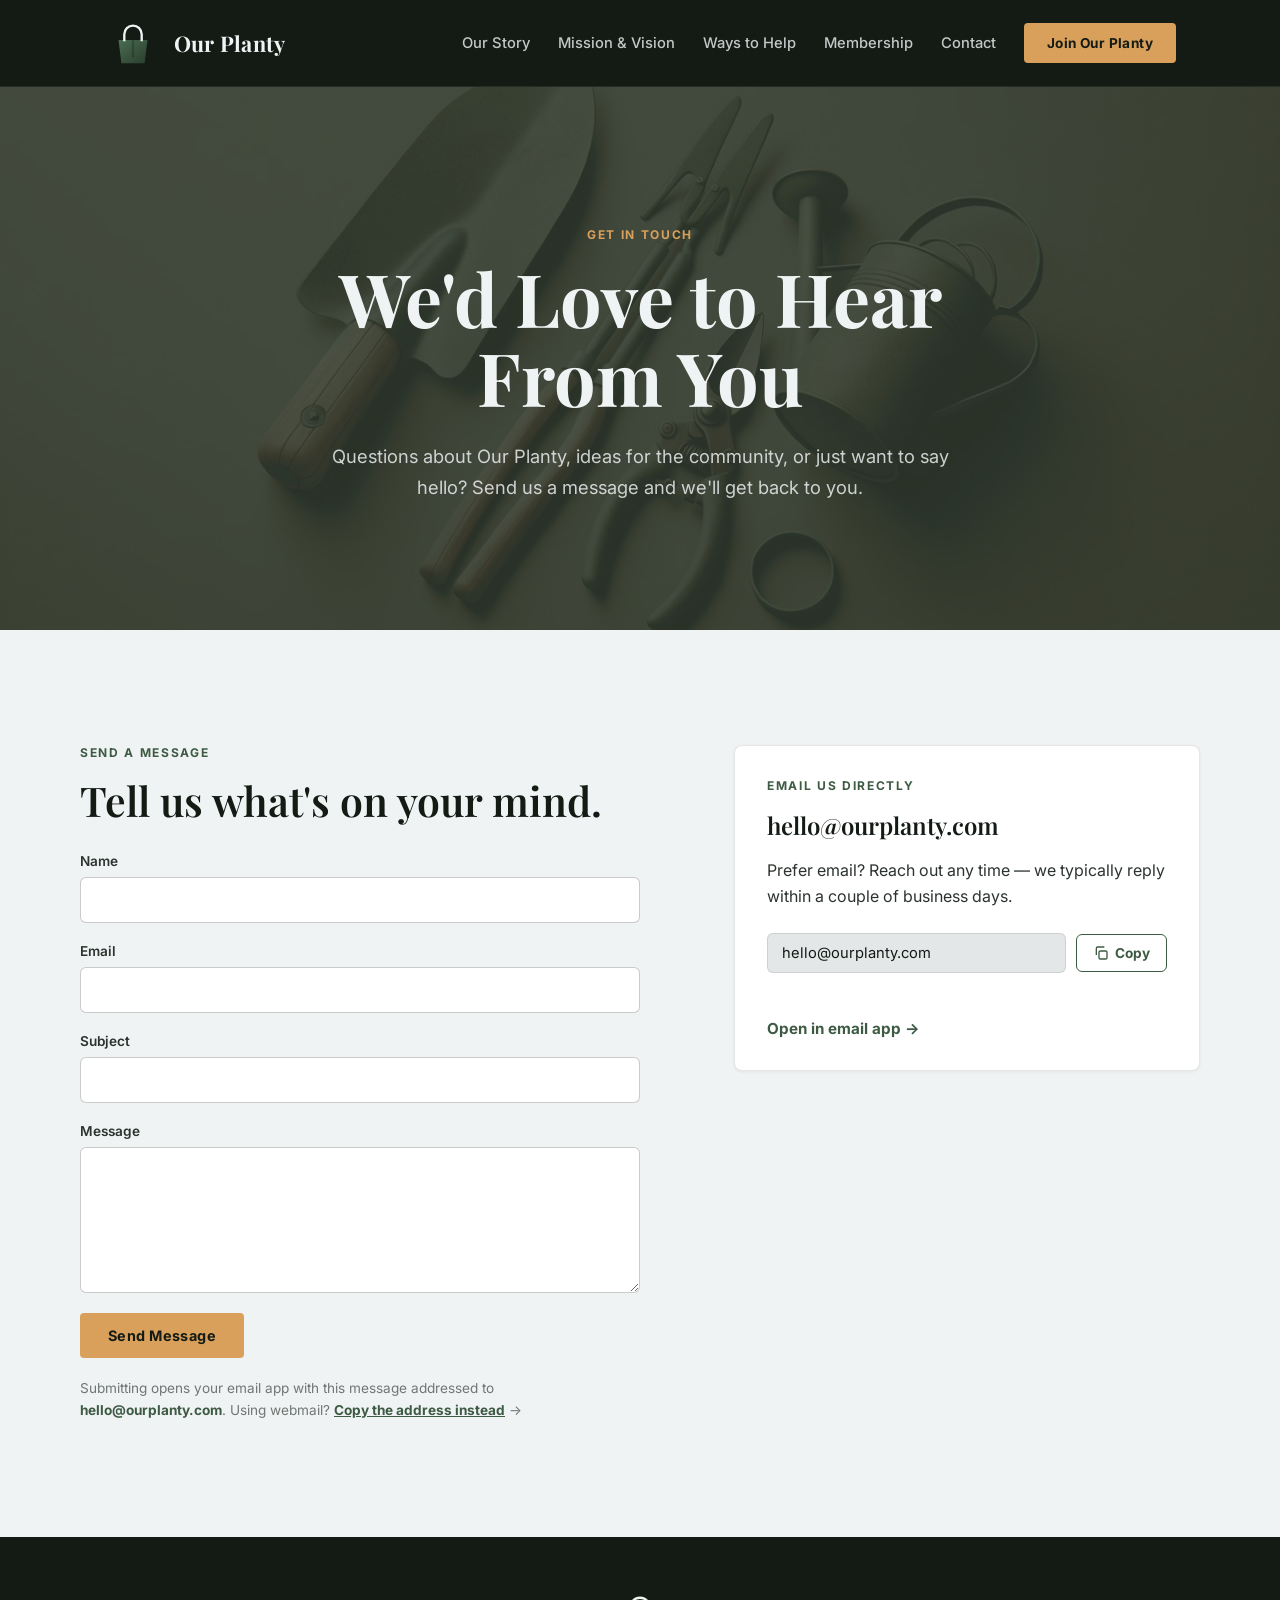
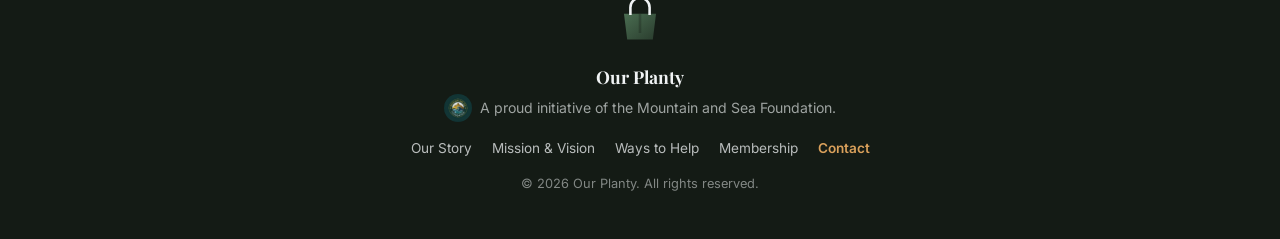
==== commit 64a8917c: "Add files via upload" ====
--- a/contact.html
+++ b/contact.html
@@ -36,7 +36,7 @@
       <a href="index.html#story">Our Story</a>
       <a href="index.html#mission">Mission &amp; Vision</a>
       <a href="index.html#help">Ways to Help</a>
-      <a href="membership.html">Membership Tiers</a>
+      <a href="membership.html">Membership</a>
       <a href="contact.html" aria-current="page">Contact</a>
     </nav>
     <a href="https://icosahedron-marlin-eale.squarespace.com/our-planty" class="btn btn-brass nav-cta">Join Our Planty</a>
@@ -48,7 +48,7 @@
     <a href="index.html#story">Our Story</a>
     <a href="index.html#mission">Mission &amp; Vision</a>
     <a href="index.html#help">Ways to Help</a>
-    <a href="membership.html">Membership Tiers</a>
+    <a href="membership.html">Membership</a>
     <a href="contact.html" aria-current="page">Contact</a>
     <a href="https://icosahedron-marlin-eale.squarespace.com/our-planty" class="btn btn-brass">Join Our Planty</a>
   </nav>
@@ -57,6 +57,7 @@
 <main>
 
   <section class="hero contact-hero">
+    <img src="assets/GardenTools.png" alt="" aria-hidden="true" class="hero-bg-img" loading="eager">
     <div class="hero-inner">
       <p class="eyebrow eyebrow-light">Get in Touch</p>
       <h1 class="hero-headline contact-headline">We'd Love to Hear From You</h1>
@@ -139,7 +140,7 @@
     <a href="index.html#story">Our Story</a>
     <a href="index.html#mission">Mission &amp; Vision</a>
     <a href="index.html#help">Ways to Help</a>
-    <a href="membership.html">Membership Tiers</a>
+    <a href="membership.html">Membership</a>
     <a href="contact.html" aria-current="page">Contact</a>
   </nav>
   <p class="footer-copy">&copy; <span id="year"></span> Our Planty. All rights reserved.</p>
--- a/style.css
+++ b/style.css
@@ -397,6 +397,7 @@
   border:1px solid rgba(44,51,46,0.12);
   border-radius:8px;
   padding:32px;
+  box-shadow:0 1px 3px rgba(20,27,21,0.06);
   display:flex;
   flex-direction:column;
 }
@@ -445,6 +446,12 @@
   font-size:0.95rem;
 }
 .support-link:hover{ text-decoration:underline; }
+.support-link-secondary{
+  display:block;
+  margin-top:8px;
+  color:var(--tool-steel);
+  font-weight:600;
+}
 
 @media (max-width:760px){
   .help-grid{ grid-template-columns:1fr; }
@@ -558,9 +565,6 @@
 .contact-hero{ padding-bottom:clamp(56px, 8vw, 90px); }
 .contact-headline{ max-width:20ch; }
 
-.membership-hero-inner{ max-width:1100px; }
-.membership-headline{ max-width:none; }
-
 .contact-grid{
   display:grid;
   grid-template-columns:1.3fr 1fr;
@@ -647,13 +651,14 @@
   border:1px solid rgba(44,51,46,0.12);
   border-radius:8px;
   padding:32px;
+  box-shadow:0 1px 3px rgba(20,27,21,0.06);
 }
 .contact-info-card.highlight{
   animation:card-highlight 1.6s ease;
 }
 @keyframes card-highlight{
   0%{ box-shadow:0 0 0 3px rgba(61,90,67,0.45); }
-  100%{ box-shadow:0 0 0 0 rgba(61,90,67,0); }
+  100%{ box-shadow:0 1px 3px rgba(20,27,21,0.06); }
 }
 .contact-info-card h3{
   font-family:var(--font-display);
@@ -755,65 +760,43 @@
 .tiers-sub{ margin-bottom:44px; }
 
 .tier-grid{
-  display:flex;
-  flex-direction:column;
+  display:grid;
+  grid-template-columns:1fr;
   gap:20px;
   max-width:var(--max-width);
   margin:0 auto;
 }
 
+@media (min-width:640px){
+  .tier-grid{ grid-template-columns:repeat(2, 1fr); }
+}
+@media (min-width:980px){
+  .tier-grid{ grid-template-columns:repeat(4, 1fr); }
+}
+
 .tier-card{
   background:#FFFFFF;
   border:1px solid rgba(44,51,46,0.12);
+  border-left:4px solid var(--tier-accent, var(--growth-green));
   border-radius:8px;
-  padding:32px 36px;
-  position:relative;
-  overflow:hidden;
-}
-
-.tier-watermark{
-  position:absolute;
-  right:56px;
-  top:50%;
-  transform:translateY(-50%);
-  width:128px;
-  height:128px;
-  color:var(--growth-green);
-  opacity:0.22;
-  pointer-events:none;
-}
-
-.tier-content{
-  position:relative;
-  z-index:1;
+  padding:26px 24px;
   display:flex;
   flex-direction:column;
   gap:12px;
-  max-width:600px;
-}
-
-@media (max-width:1000px){
-  .tier-watermark{
-    right:auto;
-    left:50%;
-    top:50%;
-    transform:translate(-50%, -50%);
-    width:150px;
-    height:150px;
-    opacity:0.06;
-  }
-}
-
-@media (max-width:420px){
-  .tier-watermark{ width:120px; height:120px; }
-}
+  box-shadow:0 1px 3px rgba(20,27,21,0.06);
+}
+
+.tier-card.tier-1{ --tier-accent:#A9BFAD; --tier-accent-text:#657368; }
+.tier-card.tier-2{ --tier-accent:var(--growth-green-light); --tier-accent-text:var(--growth-green-light); }
+.tier-card.tier-3{ --tier-accent:var(--growth-green); --tier-accent-text:var(--growth-green); }
+.tier-card.tier-4{ --tier-accent:var(--brass-orange); --tier-accent-text:#8d683b; }
 
 .tier-rank{
   font-size:0.75rem;
   letter-spacing:0.14em;
   text-transform:uppercase;
   font-weight:700;
-  color:var(--growth-green);
+  color:var(--tier-accent-text, var(--brass-orange-dark));
 }
 
 .tier-name{
@@ -854,8 +837,34 @@
   width:7px;
   height:7px;
   border-radius:50%;
+  background:var(--tier-accent, var(--brass-orange));
+}
+
+.status-note{
+  max-width:780px;
+  margin:44px auto 0;
+  background:var(--off-white-tint);
+  border-radius:10px;
+  padding:24px 26px;
+  display:flex;
+  gap:16px;
+  align-items:flex-start;
+}
+.status-dot{
+  width:10px;
+  height:10px;
+  border-radius:50%;
   background:var(--growth-green);
-}
+  margin-top:7px;
+  flex-shrink:0;
+}
+.status-note p{
+  margin:0;
+  color:var(--tool-steel);
+  font-size:0.94rem;
+  line-height:1.6;
+}
+.status-note strong{ color:var(--deep-forest); }
 
 /* ---------- reduced motion ---------- */
 
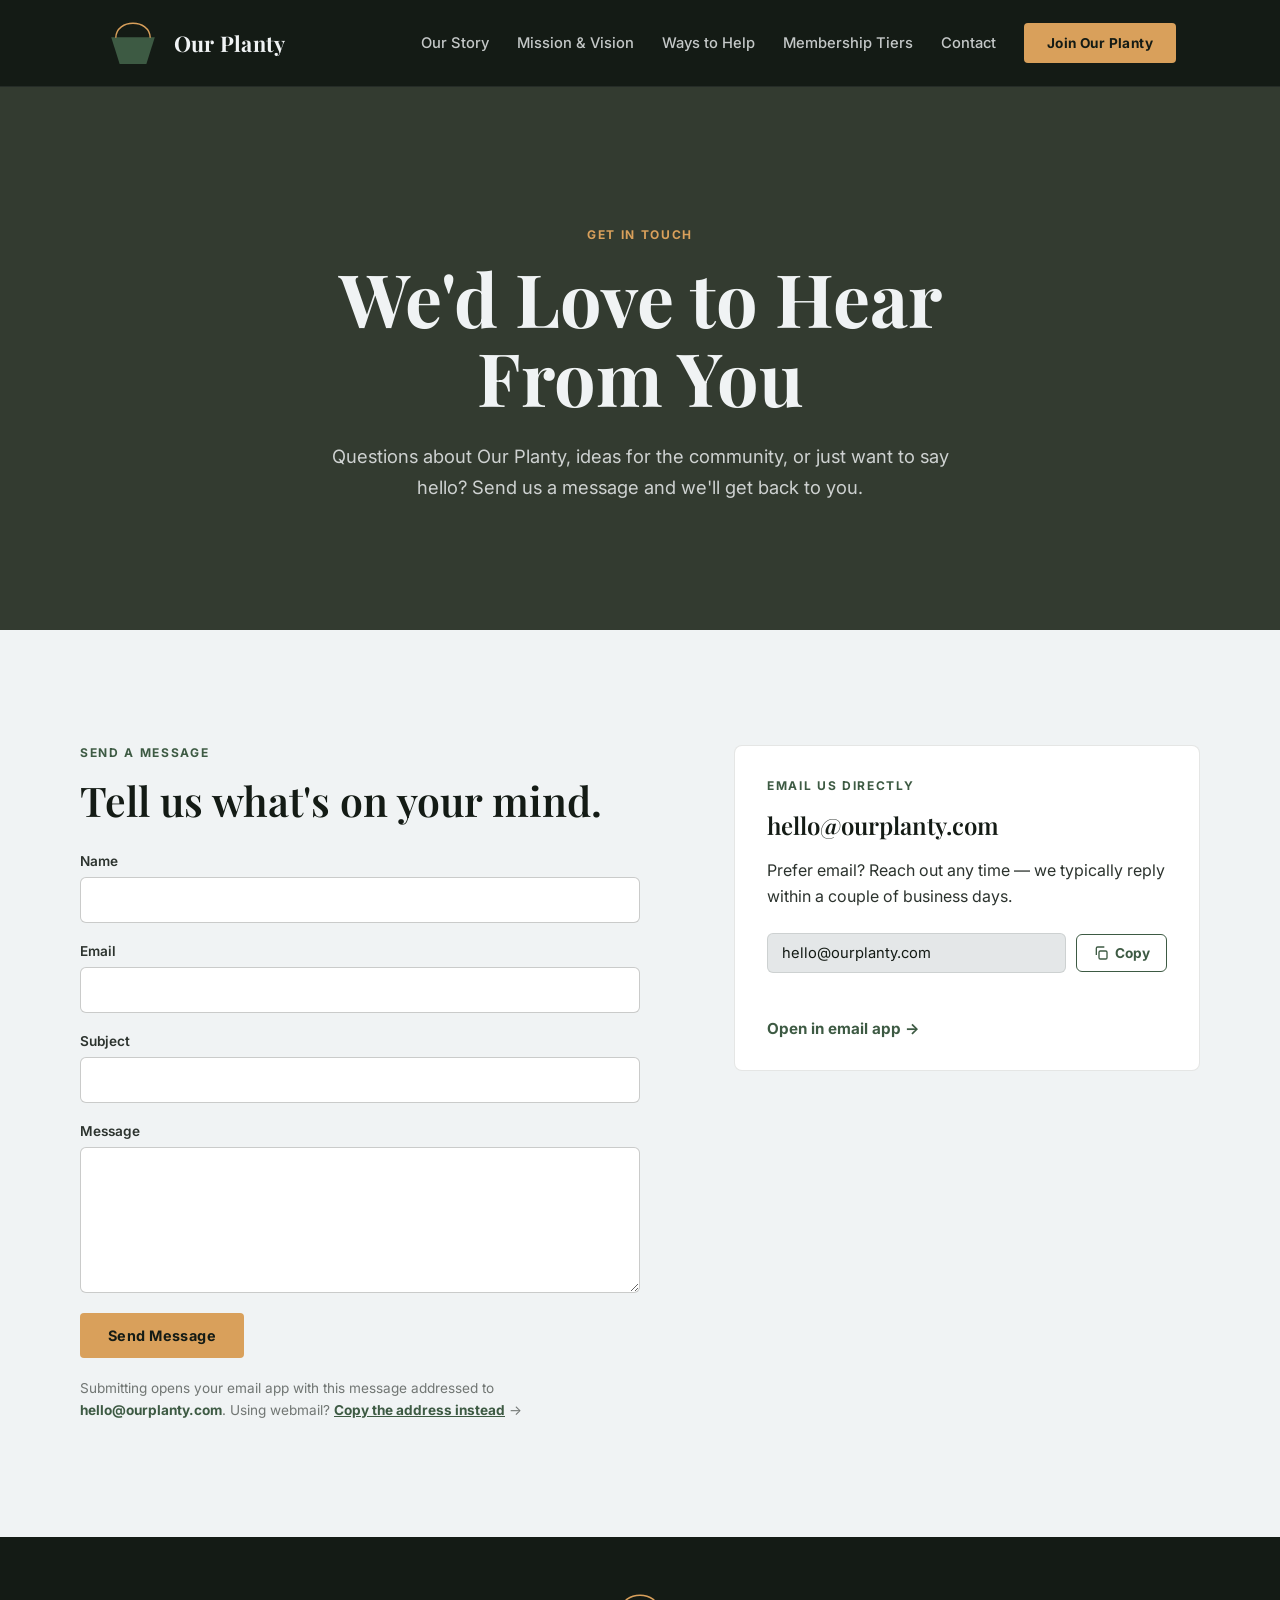
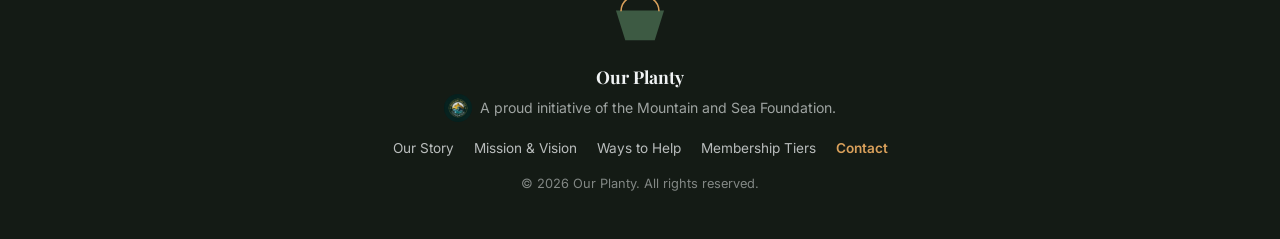
==== commit a962bf4d: "Add files via upload" ====
--- a/contact.html
+++ b/contact.html
@@ -19,16 +19,9 @@
 <header class="nav">
   <div class="nav-inner">
     <a href="https://ourplanty.com" class="nav-brand">
-      <svg class="nav-logo" viewBox="0 0 100 100" fill="none" xmlns="http://www.w3.org/2000/svg" role="img" aria-label="Our Planty">
-        <defs>
-          <linearGradient id="leafGrad-nav" x1="0%" y1="0%" x2="100%" y2="100%">
-            <stop offset="0%" stop-color="#4a6d51" />
-            <stop offset="100%" stop-color="#2a3d2e" />
-          </linearGradient>
-        </defs>
-        <path d="M25 45L30 85H70L75 45H25Z" fill="url(#leafGrad-nav)" />
-        <path d="M35 45V35C35 26.7157 41.7157 20 50 20C58.2843 20 65 26.7157 65 35V45" stroke="#F0F3F4" stroke-width="4" stroke-linecap="square"/>
-        <rect x="48" y="45" width="4" height="30" fill="#141B15" opacity="0.3"/>
+      <svg class="nav-logo" viewBox="0 0 320 330" fill="none" xmlns="http://www.w3.org/2000/svg" role="img" aria-label="Our Planty">
+        <polygon points="36,132 284,132 236,285 84,285" fill="#3D5A43"/>
+        <path d="M 62 135 C 65 25, 255 25, 258 135" stroke="#D9A05B" stroke-width="8" fill="none"/>
       </svg>
       <span class="nav-wordmark">Our Planty</span>
     </a>
@@ -36,7 +29,7 @@
       <a href="index.html#story">Our Story</a>
       <a href="index.html#mission">Mission &amp; Vision</a>
       <a href="index.html#help">Ways to Help</a>
-      <a href="membership.html">Membership</a>
+      <a href="membership.html">Membership Tiers</a>
       <a href="contact.html" aria-current="page">Contact</a>
     </nav>
     <a href="https://icosahedron-marlin-eale.squarespace.com/our-planty" class="btn btn-brass nav-cta">Join Our Planty</a>
@@ -48,7 +41,7 @@
     <a href="index.html#story">Our Story</a>
     <a href="index.html#mission">Mission &amp; Vision</a>
     <a href="index.html#help">Ways to Help</a>
-    <a href="membership.html">Membership</a>
+    <a href="membership.html">Membership Tiers</a>
     <a href="contact.html" aria-current="page">Contact</a>
     <a href="https://icosahedron-marlin-eale.squarespace.com/our-planty" class="btn btn-brass">Join Our Planty</a>
   </nav>
@@ -57,7 +50,6 @@
 <main>
 
   <section class="hero contact-hero">
-    <img src="assets/GardenTools.png" alt="" aria-hidden="true" class="hero-bg-img" loading="eager">
     <div class="hero-inner">
       <p class="eyebrow eyebrow-light">Get in Touch</p>
       <h1 class="hero-headline contact-headline">We'd Love to Hear From You</h1>
@@ -119,17 +111,10 @@
 
 <footer class="footer">
   <a href="https://ourplanty.com" aria-label="Our Planty" class="footer-logo-link">
-    <svg class="footer-logo" viewBox="0 0 100 100" fill="none" xmlns="http://www.w3.org/2000/svg" role="img" aria-label="Our Planty">
-      <defs>
-        <linearGradient id="leafGrad-footer" x1="0%" y1="0%" x2="100%" y2="100%">
-          <stop offset="0%" stop-color="#4a6d51" />
-          <stop offset="100%" stop-color="#2a3d2e" />
-        </linearGradient>
-      </defs>
-      <path d="M25 45L30 85H70L75 45H25Z" fill="url(#leafGrad-footer)" />
-      <path d="M35 45V35C35 26.7157 41.7157 20 50 20C58.2843 20 65 26.7157 65 35V45" stroke="#F0F3F4" stroke-width="4" stroke-linecap="square"/>
-      <rect x="48" y="45" width="4" height="30" fill="#141B15" opacity="0.3"/>
-    </svg>
+    <svg class="footer-logo" viewBox="0 0 320 330" fill="none" xmlns="http://www.w3.org/2000/svg" role="img" aria-label="Our Planty">
+        <polygon points="36,132 284,132 236,285 84,285" fill="#3D5A43"/>
+        <path d="M 62 135 C 65 25, 255 25, 258 135" stroke="#D9A05B" stroke-width="8" fill="none"/>
+      </svg>
   </a>
   <p class="footer-wordmark">Our Planty</p>
   <a href="https://mountainandseafoundation.org" class="footer-credit" target="_blank" rel="noopener">
@@ -140,7 +125,7 @@
     <a href="index.html#story">Our Story</a>
     <a href="index.html#mission">Mission &amp; Vision</a>
     <a href="index.html#help">Ways to Help</a>
-    <a href="membership.html">Membership</a>
+    <a href="membership.html">Membership Tiers</a>
     <a href="contact.html" aria-current="page">Contact</a>
   </nav>
   <p class="footer-copy">&copy; <span id="year"></span> Our Planty. All rights reserved.</p>
--- a/style.css
+++ b/style.css
@@ -397,7 +397,6 @@
   border:1px solid rgba(44,51,46,0.12);
   border-radius:8px;
   padding:32px;
-  box-shadow:0 1px 3px rgba(20,27,21,0.06);
   display:flex;
   flex-direction:column;
 }
@@ -409,7 +408,7 @@
   min-height:40px;
 }
 .help-card-head > a{ flex-shrink:0; }
-.planty-mark{ width:32px; height:40px; flex-shrink:0; transform:translate(-2px, -1px); }
+.planty-mark{ width:38px; height:39px; flex-shrink:0; }
 .icon-chip{
   display:inline-flex;
   text-decoration:none;
@@ -446,12 +445,6 @@
   font-size:0.95rem;
 }
 .support-link:hover{ text-decoration:underline; }
-.support-link-secondary{
-  display:block;
-  margin-top:8px;
-  color:var(--tool-steel);
-  font-weight:600;
-}
 
 @media (max-width:760px){
   .help-grid{ grid-template-columns:1fr; }
@@ -565,6 +558,9 @@
 .contact-hero{ padding-bottom:clamp(56px, 8vw, 90px); }
 .contact-headline{ max-width:20ch; }
 
+.membership-hero-inner{ max-width:1100px; }
+.membership-headline{ max-width:none; }
+
 .contact-grid{
   display:grid;
   grid-template-columns:1.3fr 1fr;
@@ -651,14 +647,13 @@
   border:1px solid rgba(44,51,46,0.12);
   border-radius:8px;
   padding:32px;
-  box-shadow:0 1px 3px rgba(20,27,21,0.06);
 }
 .contact-info-card.highlight{
   animation:card-highlight 1.6s ease;
 }
 @keyframes card-highlight{
   0%{ box-shadow:0 0 0 3px rgba(61,90,67,0.45); }
-  100%{ box-shadow:0 1px 3px rgba(20,27,21,0.06); }
+  100%{ box-shadow:0 0 0 0 rgba(61,90,67,0); }
 }
 .contact-info-card h3{
   font-family:var(--font-display);
@@ -760,43 +755,65 @@
 .tiers-sub{ margin-bottom:44px; }
 
 .tier-grid{
-  display:grid;
-  grid-template-columns:1fr;
+  display:flex;
+  flex-direction:column;
   gap:20px;
   max-width:var(--max-width);
   margin:0 auto;
 }
 
-@media (min-width:640px){
-  .tier-grid{ grid-template-columns:repeat(2, 1fr); }
-}
-@media (min-width:980px){
-  .tier-grid{ grid-template-columns:repeat(4, 1fr); }
-}
-
 .tier-card{
   background:#FFFFFF;
   border:1px solid rgba(44,51,46,0.12);
-  border-left:4px solid var(--tier-accent, var(--growth-green));
   border-radius:8px;
-  padding:26px 24px;
+  padding:32px 36px;
+  position:relative;
+  overflow:hidden;
+}
+
+.tier-watermark{
+  position:absolute;
+  right:56px;
+  top:50%;
+  transform:translateY(-50%);
+  width:128px;
+  height:128px;
+  color:var(--growth-green);
+  opacity:0.22;
+  pointer-events:none;
+}
+
+.tier-content{
+  position:relative;
+  z-index:1;
   display:flex;
   flex-direction:column;
   gap:12px;
-  box-shadow:0 1px 3px rgba(20,27,21,0.06);
-}
-
-.tier-card.tier-1{ --tier-accent:#A9BFAD; --tier-accent-text:#657368; }
-.tier-card.tier-2{ --tier-accent:var(--growth-green-light); --tier-accent-text:var(--growth-green-light); }
-.tier-card.tier-3{ --tier-accent:var(--growth-green); --tier-accent-text:var(--growth-green); }
-.tier-card.tier-4{ --tier-accent:var(--brass-orange); --tier-accent-text:#8d683b; }
+  max-width:600px;
+}
+
+@media (max-width:1000px){
+  .tier-watermark{
+    right:auto;
+    left:50%;
+    top:50%;
+    transform:translate(-50%, -50%);
+    width:150px;
+    height:150px;
+    opacity:0.06;
+  }
+}
+
+@media (max-width:420px){
+  .tier-watermark{ width:120px; height:120px; }
+}
 
 .tier-rank{
   font-size:0.75rem;
   letter-spacing:0.14em;
   text-transform:uppercase;
   font-weight:700;
-  color:var(--tier-accent-text, var(--brass-orange-dark));
+  color:var(--growth-green);
 }
 
 .tier-name{
@@ -837,34 +854,8 @@
   width:7px;
   height:7px;
   border-radius:50%;
-  background:var(--tier-accent, var(--brass-orange));
-}
-
-.status-note{
-  max-width:780px;
-  margin:44px auto 0;
-  background:var(--off-white-tint);
-  border-radius:10px;
-  padding:24px 26px;
-  display:flex;
-  gap:16px;
-  align-items:flex-start;
-}
-.status-dot{
-  width:10px;
-  height:10px;
-  border-radius:50%;
   background:var(--growth-green);
-  margin-top:7px;
-  flex-shrink:0;
-}
-.status-note p{
-  margin:0;
-  color:var(--tool-steel);
-  font-size:0.94rem;
-  line-height:1.6;
-}
-.status-note strong{ color:var(--deep-forest); }
+}
 
 /* ---------- reduced motion ---------- */
 
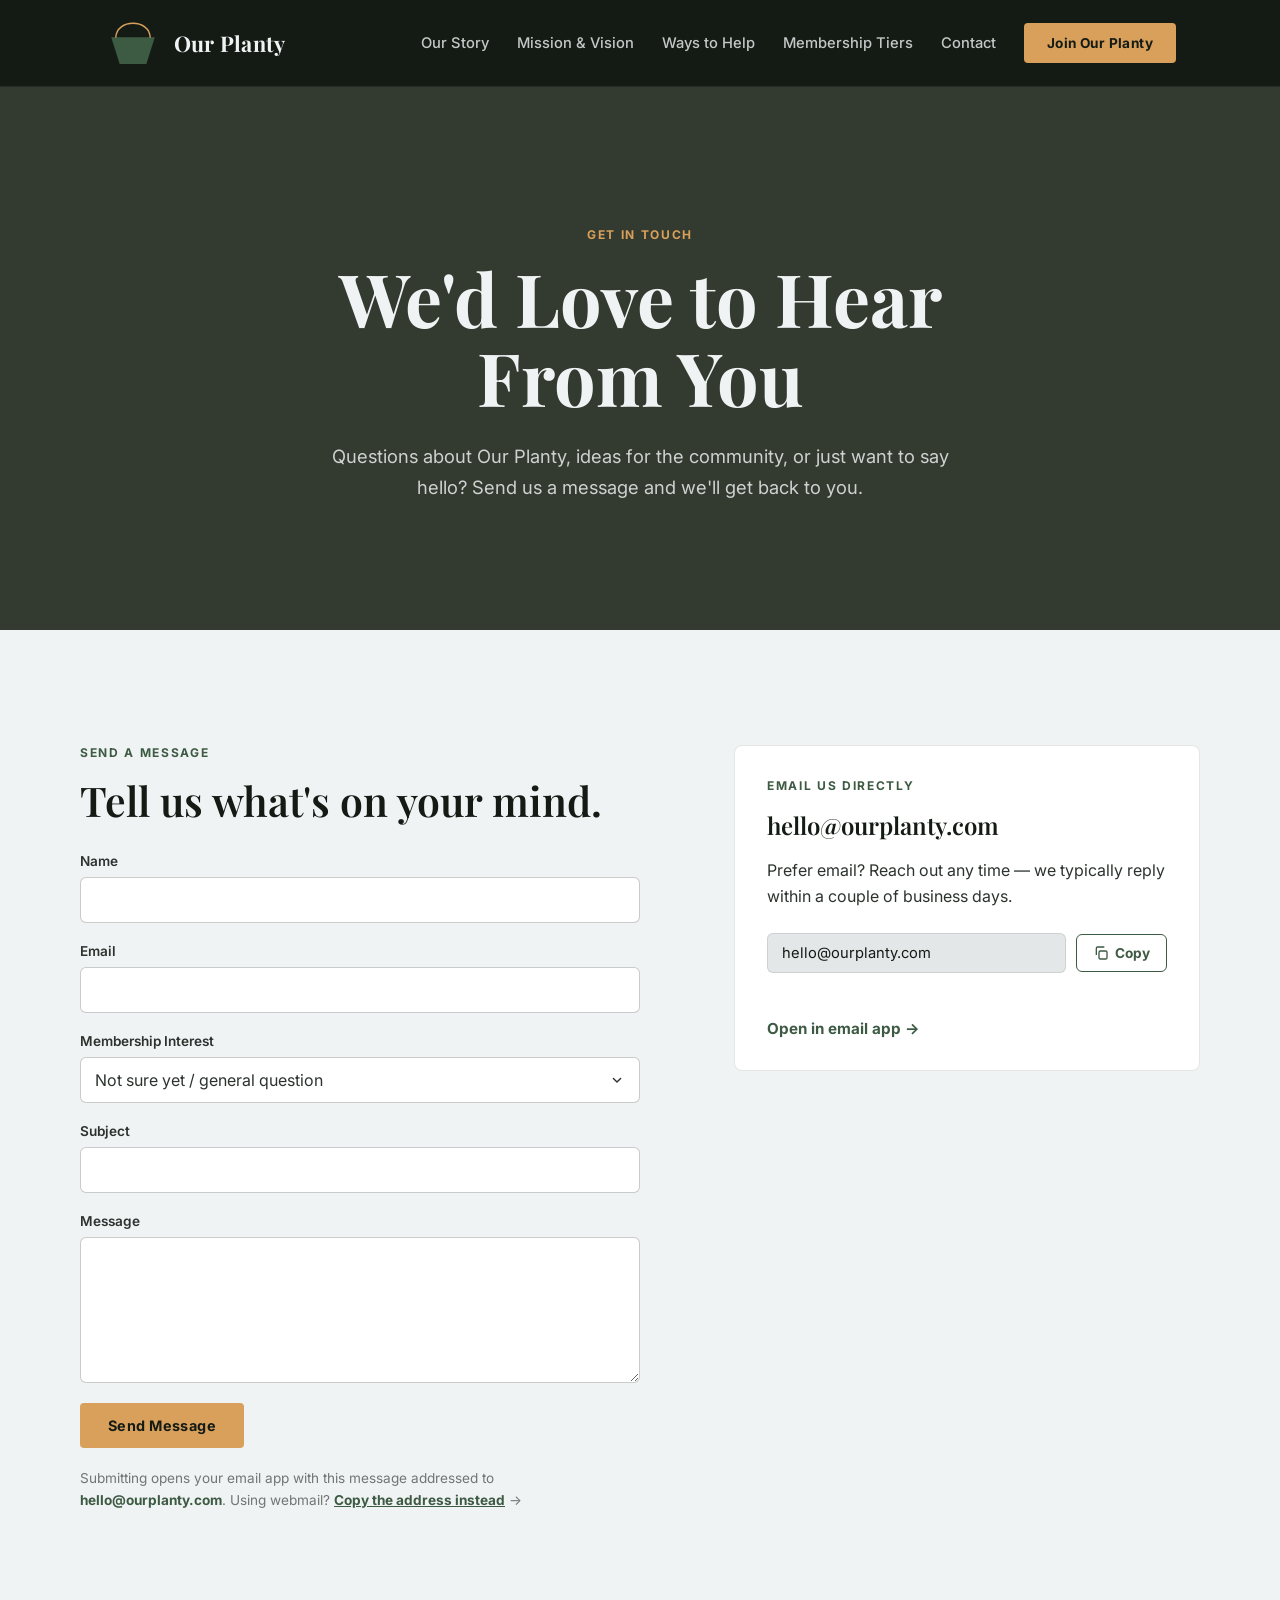
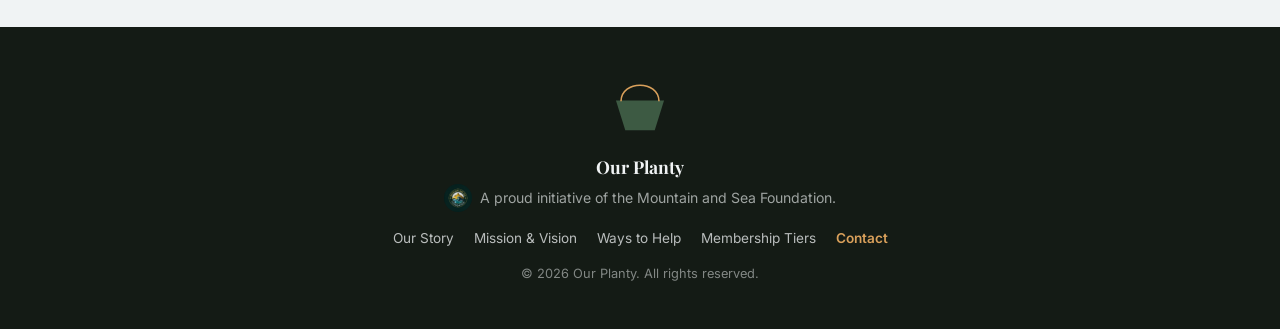
==== commit ec1856b8: "Add files via upload" ====
--- a/contact.html
+++ b/contact.html
@@ -32,7 +32,7 @@
       <a href="membership.html">Membership Tiers</a>
       <a href="contact.html" aria-current="page">Contact</a>
     </nav>
-    <a href="https://icosahedron-marlin-eale.squarespace.com/our-planty" class="btn btn-brass nav-cta">Join Our Planty</a>
+    <a href="membership.html" class="btn btn-brass nav-cta">Join Our Planty</a>
     <button class="nav-toggle" aria-label="Open menu" aria-expanded="false" aria-controls="mobile-menu">
       <span></span><span></span><span></span>
     </button>
@@ -43,7 +43,7 @@
     <a href="index.html#help">Ways to Help</a>
     <a href="membership.html">Membership Tiers</a>
     <a href="contact.html" aria-current="page">Contact</a>
-    <a href="https://icosahedron-marlin-eale.squarespace.com/our-planty" class="btn btn-brass">Join Our Planty</a>
+    <a href="membership.html" class="btn btn-brass">Join Our Planty</a>
   </nav>
 </header>
 
@@ -71,6 +71,16 @@
           <div class="form-row">
             <label for="cf-email">Email</label>
             <input type="email" id="cf-email" name="email" autocomplete="email" required>
+          </div>
+          <div class="form-row">
+            <label for="cf-membership">Membership Interest</label>
+            <select id="cf-membership" name="membership">
+              <option value="">Not sure yet / general question</option>
+              <option value="Dirt Digger">Dirt Digger — just getting started ($15 join fee)</option>
+              <option value="Petal Pusher">Petal Pusher — 5 sales or $150 in lifetime sales</option>
+              <option value="Terra Titan">Terra Titan — 20 sales or $600 in lifetime sales</option>
+              <option value="Bloom Royalty">Bloom Royalty — 60 sales or $2,000 in lifetime sales</option>
+            </select>
           </div>
           <div class="form-row">
             <label for="cf-subject">Subject</label>
--- a/style.css
+++ b/style.css
@@ -595,7 +595,8 @@
 }
 
 .form-row input,
-.form-row textarea{
+.form-row textarea,
+.form-row select{
   font-family:var(--font-body);
   font-size:1rem;
   padding:12px 14px;
@@ -606,8 +607,20 @@
   resize:vertical;
 }
 
+.form-row select{
+  appearance:none;
+  -webkit-appearance:none;
+  background-image:url("data:image/svg+xml;utf8,<svg xmlns='http://www.w3.org/2000/svg' viewBox='0 0 20 20' fill='none'><path d='M5.5 8L10 12.5L14.5 8' stroke='%232C332E' stroke-width='1.8' stroke-linecap='round' stroke-linejoin='round'/></svg>");
+  background-repeat:no-repeat;
+  background-position:right 14px center;
+  background-size:16px;
+  padding-right:38px;
+  cursor:pointer;
+}
+
 .form-row input:focus,
-.form-row textarea:focus{
+.form-row textarea:focus,
+.form-row select:focus{
   outline:none;
   border-color:var(--growth-green);
   box-shadow:0 0 0 3px rgba(61,90,67,0.15);
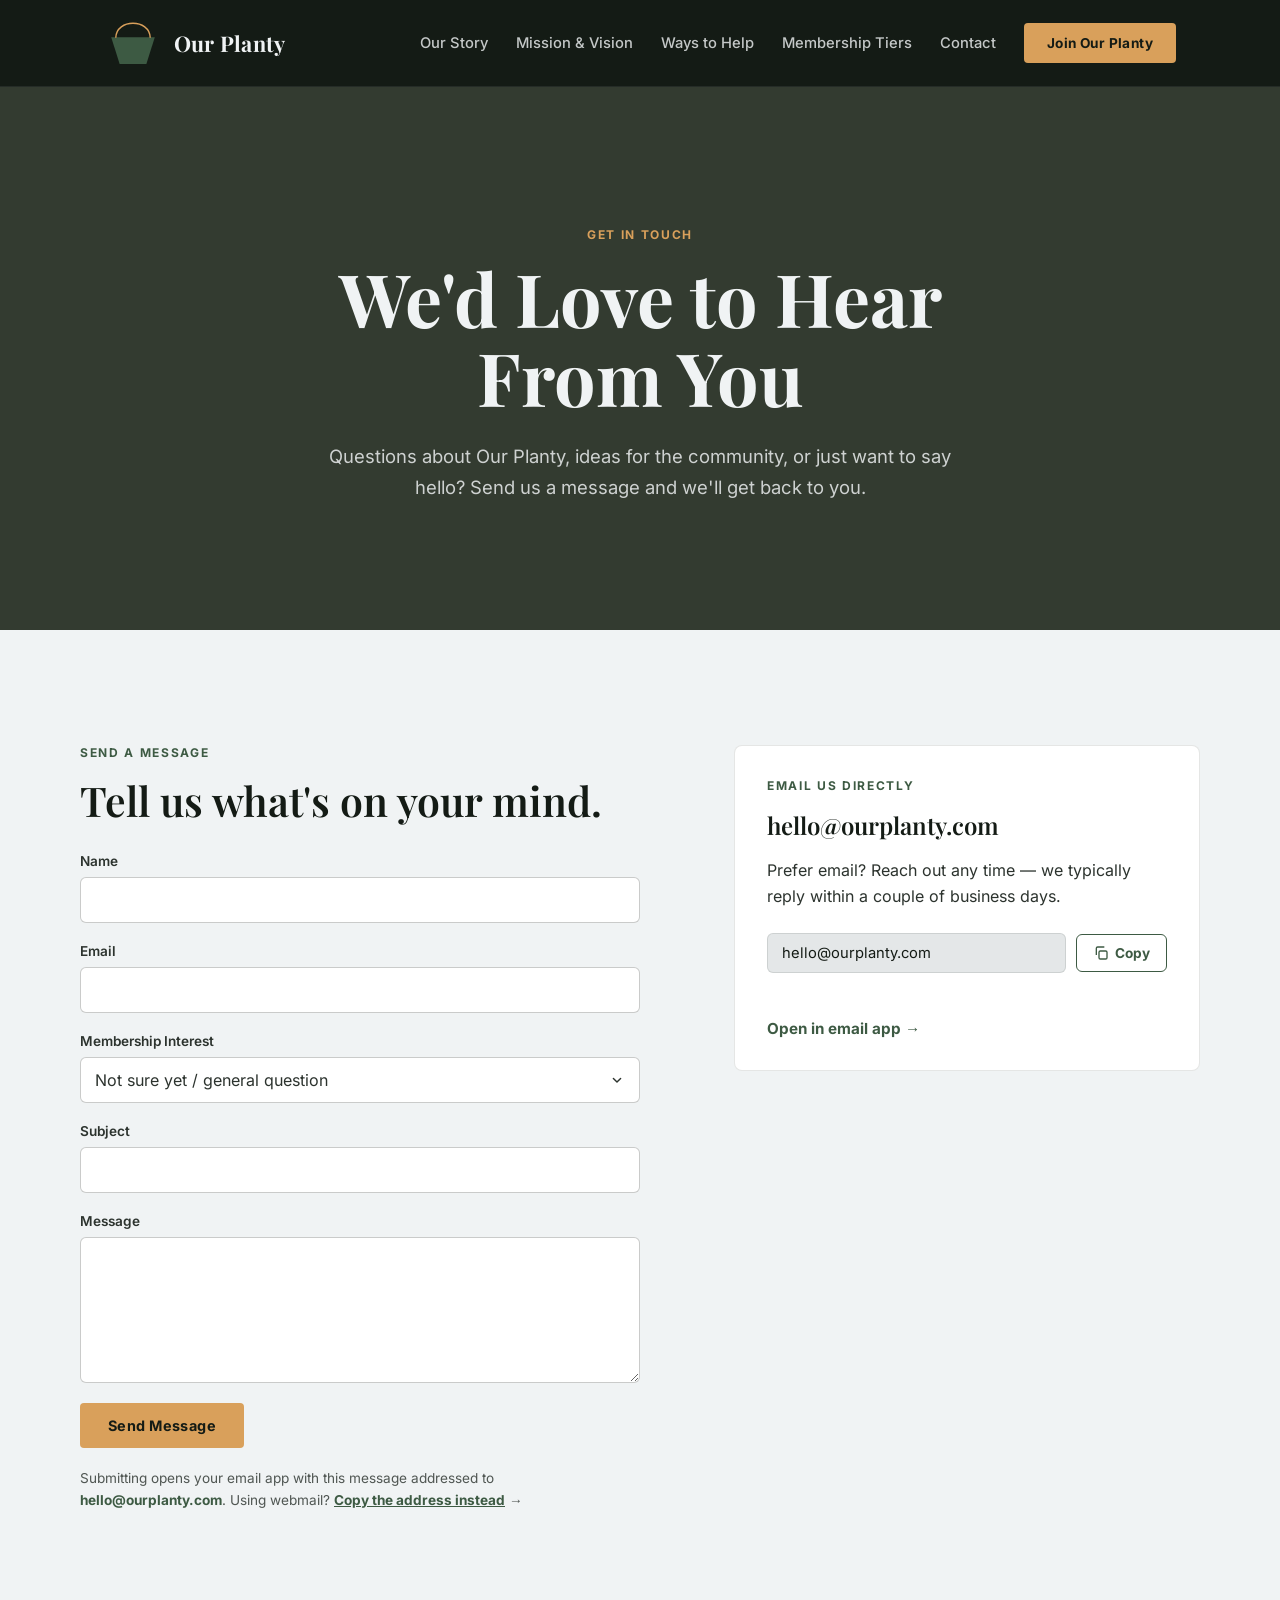
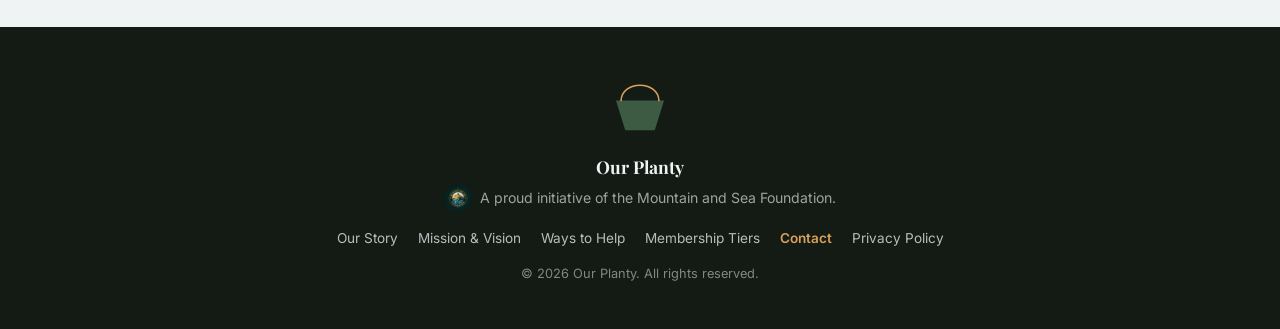
==== commit a50313d1: "Add files via upload" ====
--- a/contact.html
+++ b/contact.html
@@ -7,9 +7,6 @@
 <meta name="description" content="Get in touch with Our Planty. Email hello@ourplanty.com or send us a message directly.">
 <link rel="icon" type="image/svg+xml" href="assets/favicon.svg">
 <link rel="icon" type="image/png" href="assets/favicon.png">
-<link rel="preconnect" href="https://fonts.googleapis.com">
-<link rel="preconnect" href="https://fonts.gstatic.com" crossorigin>
-<link href="https://fonts.googleapis.com/css2?family=Playfair+Display:ital,wght@0,500;0,600;0,700;0,800;1,500;1,600&family=Inter:wght@400;500;600;700;800&display=swap" rel="stylesheet">
 <link rel="stylesheet" href="style.css">
 </head>
 <body>
@@ -63,7 +60,7 @@
       <div class="contact-form-wrap">
         <p class="eyebrow">Send a Message</p>
         <h2 class="section-heading">Tell us what's on your mind.</h2>
-        <form class="contact-form" id="contact-form" novalidate>
+        <form class="contact-form" id="contact-form">
           <div class="form-row">
             <label for="cf-name">Name</label>
             <input type="text" id="cf-name" name="name" autocomplete="name" required>
@@ -98,7 +95,7 @@
 
       <aside class="contact-info-card" id="email-info">
         <p class="eyebrow">Email Us Directly</p>
-        <h3>hello@ourplanty.com</h3>
+        <h2>hello@ourplanty.com</h2>
         <p class="contact-info-text">Prefer email? Reach out any time — we typically reply within a couple of business days.</p>
         <div class="email-copy-row">
           <code class="email-display" id="email-display">hello@ourplanty.com</code>
@@ -137,6 +134,7 @@
     <a href="index.html#help">Ways to Help</a>
     <a href="membership.html">Membership Tiers</a>
     <a href="contact.html" aria-current="page">Contact</a>
+    <a href="privacy.html">Privacy Policy</a>
   </nav>
   <p class="footer-copy">&copy; <span id="year"></span> Our Planty. All rights reserved.</p>
 </footer>
--- a/style.css
+++ b/style.css
@@ -1,3 +1,103 @@
+/* ============================================================
+   Self-hosted fonts (replaces Google Fonts CDN calls).
+   Loading fonts from fonts.googleapis.com/fonts.gstatic.com sends
+   every visitor's IP to Google at page-load with no consent gate —
+   hosting the files ourselves removes that third-party request.
+   ============================================================ */
+
+@font-face{
+  font-family:'Inter';
+  font-style:normal;
+  font-weight:400;
+  font-display:swap;
+  src:url('assets/fonts/inter-latin-400-normal.woff2') format('woff2');
+}
+@font-face{
+  font-family:'Inter';
+  font-style:normal;
+  font-weight:500;
+  font-display:swap;
+  src:url('assets/fonts/inter-latin-500-normal.woff2') format('woff2');
+}
+@font-face{
+  font-family:'Inter';
+  font-style:normal;
+  font-weight:600;
+  font-display:swap;
+  src:url('assets/fonts/inter-latin-600-normal.woff2') format('woff2');
+}
+@font-face{
+  font-family:'Inter';
+  font-style:normal;
+  font-weight:700;
+  font-display:swap;
+  src:url('assets/fonts/inter-latin-700-normal.woff2') format('woff2');
+}
+@font-face{
+  font-family:'Inter';
+  font-style:normal;
+  font-weight:800;
+  font-display:swap;
+  src:url('assets/fonts/inter-latin-800-normal.woff2') format('woff2');
+}
+@font-face{
+  font-family:'Playfair Display';
+  font-style:normal;
+  font-weight:500;
+  font-display:swap;
+  src:url('assets/fonts/playfair-display-latin-500-normal.woff2') format('woff2');
+}
+@font-face{
+  font-family:'Playfair Display';
+  font-style:normal;
+  font-weight:600;
+  font-display:swap;
+  src:url('assets/fonts/playfair-display-latin-600-normal.woff2') format('woff2');
+}
+@font-face{
+  font-family:'Playfair Display';
+  font-style:normal;
+  font-weight:700;
+  font-display:swap;
+  src:url('assets/fonts/playfair-display-latin-700-normal.woff2') format('woff2');
+}
+@font-face{
+  font-family:'Playfair Display';
+  font-style:normal;
+  font-weight:800;
+  font-display:swap;
+  src:url('assets/fonts/playfair-display-latin-800-normal.woff2') format('woff2');
+}
+@font-face{
+  font-family:'Playfair Display';
+  font-style:italic;
+  font-weight:500;
+  font-display:swap;
+  src:url('assets/fonts/playfair-display-latin-500-italic.woff2') format('woff2');
+}
+@font-face{
+  font-family:'Playfair Display';
+  font-style:italic;
+  font-weight:600;
+  font-display:swap;
+  src:url('assets/fonts/playfair-display-latin-600-italic.woff2') format('woff2');
+}
+
+/* Visually hides content while keeping it in the accessibility tree —
+   used for headings needed to keep the document outline correct
+   (no heading-level skips) without changing the visual design. */
+.visually-hidden{
+  position:absolute;
+  width:1px;
+  height:1px;
+  padding:0;
+  margin:-1px;
+  overflow:hidden;
+  clip:rect(0,0,0,0);
+  white-space:nowrap;
+  border:0;
+}
+
 /* ============================================================
    Our Planty — design tokens
    Sampled + confirmed from the brand's own logo file & guide:
@@ -190,6 +290,12 @@
   transition:opacity 0.15s ease;
 }
 .nav-links a:hover{ opacity:1; }
+.nav-links a.active,
+.mobile-menu a.active{
+  opacity:1;
+  color:var(--brass-orange);
+  font-weight:700;
+}
 
 .nav-cta{ padding:11px 22px; font-size:0.85rem; }
 
@@ -636,7 +742,7 @@
 .form-note{
   font-size:0.85rem;
   line-height:1.6;
-  color:rgba(44,51,46,0.65);
+  color:rgba(44,51,46,0.82);
   margin:0;
 }
 .form-note strong{ color:var(--growth-green); }
@@ -668,7 +774,7 @@
   0%{ box-shadow:0 0 0 3px rgba(61,90,67,0.45); }
   100%{ box-shadow:0 0 0 0 rgba(61,90,67,0); }
 }
-.contact-info-card h3{
+.contact-info-card h2{
   font-family:var(--font-display);
   font-weight:600;
   font-size:1.5rem;
@@ -805,20 +911,32 @@
   max-width:600px;
 }
 
+.tier-name-row{
+  display:flex;
+  align-items:center;
+  gap:12px;
+}
+
+.tier-badge{
+  display:none;
+  flex-shrink:0;
+  width:38px;
+  height:38px;
+  border-radius:50%;
+  background:var(--growth-green);
+  align-items:center;
+  justify-content:center;
+  color:#F0F3F4;
+}
+
+.tier-badge svg{
+  width:20px;
+  height:20px;
+}
+
 @media (max-width:1000px){
-  .tier-watermark{
-    right:auto;
-    left:50%;
-    top:50%;
-    transform:translate(-50%, -50%);
-    width:150px;
-    height:150px;
-    opacity:0.06;
-  }
-}
-
-@media (max-width:420px){
-  .tier-watermark{ width:120px; height:120px; }
+  .tier-watermark{ display:none; }
+  .tier-badge{ display:inline-flex; }
 }
 
 .tier-rank{
@@ -874,6 +992,12 @@
 
 @media (prefers-reduced-motion: reduce){
   html{ scroll-behavior:auto; }
-  .btn{ transition:none; }
+  .btn,
+  .icon-chip,
+  .footer-logo-link,
+  .help-card-logo,
+  .hero-credit{
+    transition:none;
+  }
   .contact-info-card.highlight{ animation:none; box-shadow:0 0 0 3px rgba(61,90,67,0.45); }
 }
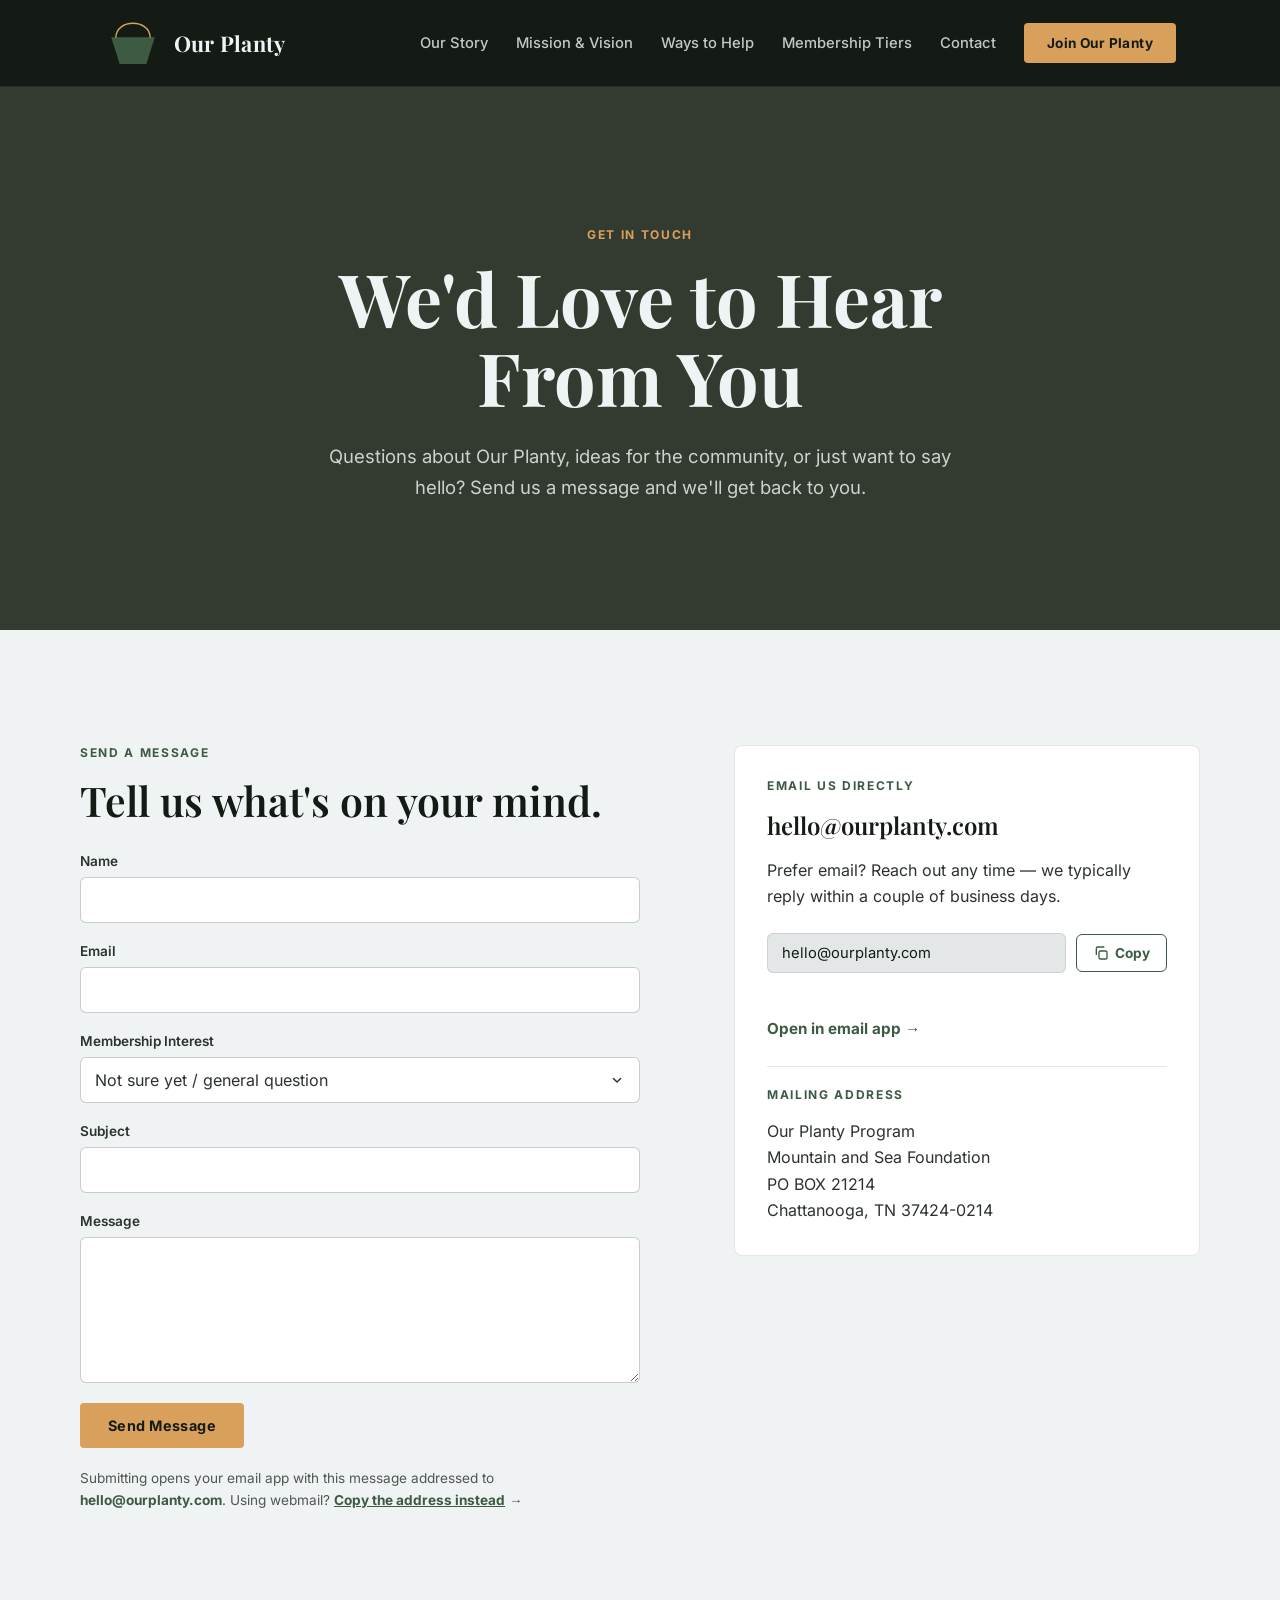
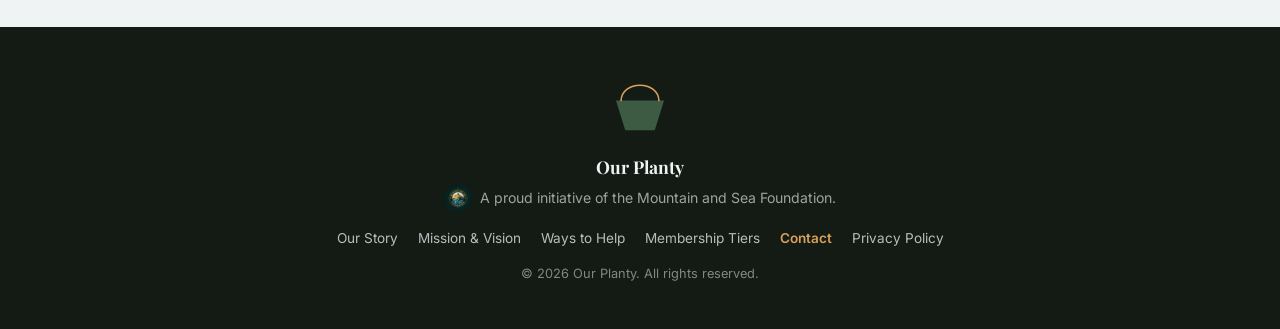
==== commit 3ab53cff: "Add files via upload" ====
--- a/contact.html
+++ b/contact.html
@@ -109,6 +109,16 @@
         </div>
         <p class="copy-feedback" id="copy-feedback" role="status" aria-live="polite"></p>
         <a href="mailto:hello@ourplanty.com" class="support-link mailto-fallback">Open in email app &rarr;</a>
+
+        <hr class="contact-divider">
+
+        <p class="eyebrow" style="margin-top:0;">Mailing Address</p>
+        <address class="contact-info-text" style="font-style:normal; margin-bottom:0;">
+          Our Planty Program<br>
+          Mountain and Sea Foundation<br>
+          PO BOX 21214<br>
+          Chattanooga, TN 37424-0214
+        </address>
       </aside>
 
     </div>
--- a/style.css
+++ b/style.css
@@ -782,6 +782,13 @@
   color:var(--deep-forest);
   word-break:break-word;
 }
+
+.contact-divider{
+  border:none;
+  border-top:1px solid rgba(44,51,46,0.12);
+  margin:28px 0 20px;
+}
+
 .contact-info-text{
   color:var(--tool-steel);
   line-height:1.65;
